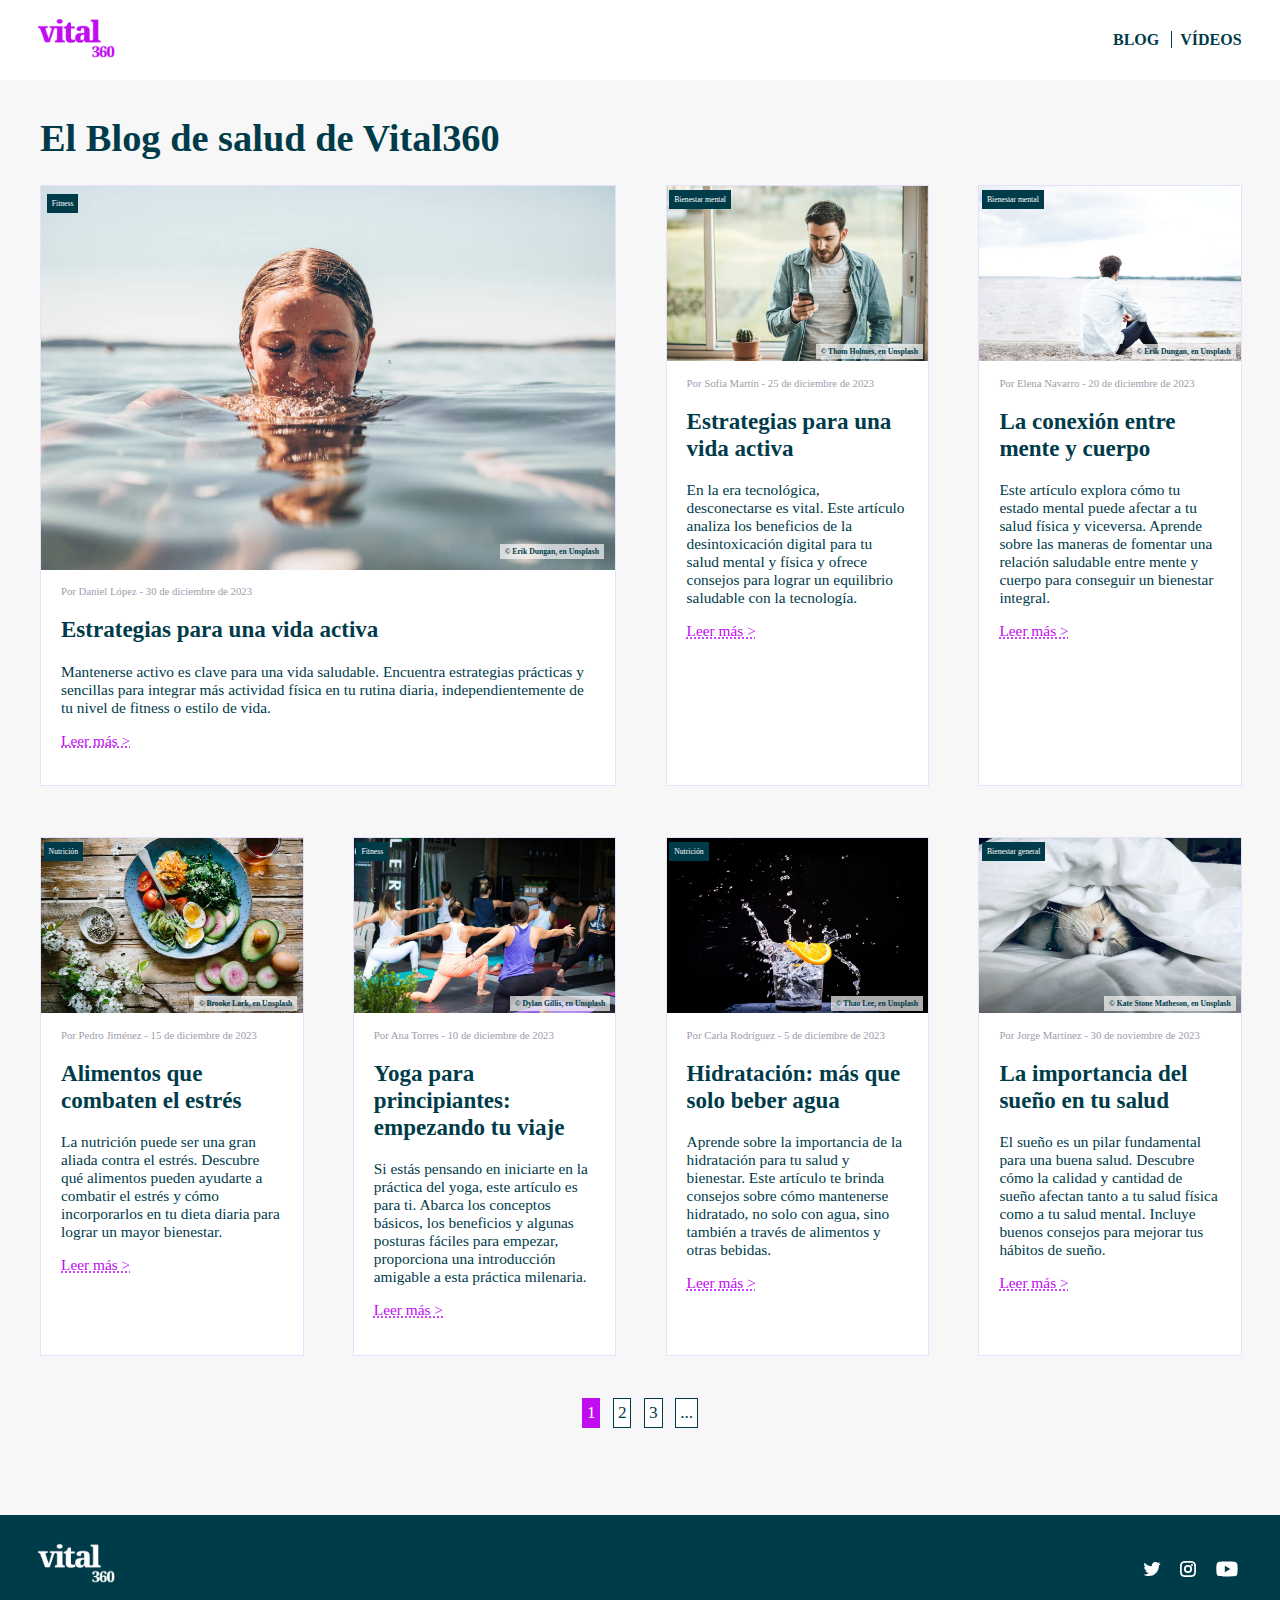
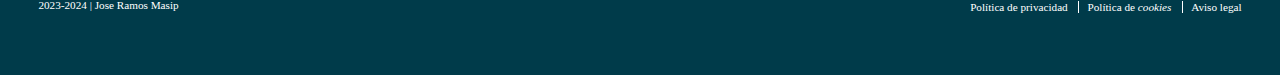
==== blog.html @ 21f956ba "arreglando fallos" ====
<!DOCTYPE html>
<html lang="es">
  <head>
    <meta charset="UTF-8" />
    <meta name="viewport" content="width=device-width, initial-scale=1.0" />
    <link rel="stylesheet" href="estilo/estilo.css" />
    <title>index</title>
    <link rel="preconnect" href="https://fonts.googleapis.com">
    <link rel="preconnect" href="https://fonts.gstatic.com" crossorigin>
  </head>
<body>
    <header>
		<nav class="nav">
		  <a href="index.html"
			><img src="img/logoVital360.svg" alt="Logotipo vital360" class="logo"
		  /></a>
		  <ul class="right">
			<li class="l1"><a class="anav" href="blog.html">BLOG</a></li>
			<li class="l2"><a class="anav" href="videos.html">VÍDEOS</a></li>
		  </ul>
		</nav>
	  </header>
	<main>
		<div class="videoform">
			<h1>El Blog de salud de Vital360</h1>
			<div class="blo">
				<div class="firstblog">
					<div class="overlaytext">
						<img src="img/estrategias-vida-activa.jpg" 
							alt="vida activa"
							class="blogima" 
						/>
						<a class="speC" href="entrada.html"><div class="eti1"> 
							Fitness
						</div></a>
						<div class="eti2"> 
							© Erik Dungan, en Unsplash
						</div>
					</div>
					<div class="blogleg">
						<p class="imaleg">Por Daniel López - 30 de diciembre de 2023</p>
						<h2><a class="speT" href="entrada.html">Estrategias para una vida activa</a></h2>
						<p>Mantenerse activo es clave para una vida saludable. Encuentra estrategias prácticas y sencillas para integrar más actividad física en tu rutina diaria, independientemente de tu nivel de fitness o estilo de vida.</p>
						<p><a class="leer" href="entrada.html">Leer más ></a></p>
					</div>
				</div>
				<div class="vidbox">
					<div class="overlaytext">
						<img src="img/desintoxicacion-digital.jpg" 
							alt="desintoxicacion digital"
							class="blogima" 
						/>
						<a class="speC" href=""><div class="eti1"> 
							Bienestar mental
						</div></a>
						<div class="eti2"> 
							© Thom Holmes, en Unsplash
						</div>
					</div>
					<div class="blogleg">
						<p class="imaleg">Por Sofía Martín - 25 de diciembre de 2023</p>
						<h2><a class="speT" href="">Estrategias para una vida activa</a></h2>
						<p>En la era tecnológica, desconectarse es vital. Este artículo analiza los beneficios de la desintoxicación digital para tu salud mental y física y ofrece consejos para lograr un equilibrio saludable con la tecnología. </p>
						<p><a class="leer" href="">Leer más ></a></p>
					</div>
				</div>
				<div class="vidbox">
					<div class="overlaytext">
						<img src="img/conexion-mente-cuerpo.jpg" 
							alt="Conexion mente-cuerpo"
							class="blogima" 
						/>
						<a class="speC" href=""><div class="eti1"> 
							Bienestar mental
						</div></a>
						<div class="eti2"> 
							© Erik Dungan, en Unsplash
						</div>
					</div>
					<div class="blogleg">
						<p class="imaleg">Por Elena Navarro - 20 de diciembre de 2023</p>
						<h2><a class="speT" href="">La conexión entre mente y cuerpo</a></h2>
						<p>Este artículo explora cómo tu estado mental puede afectar a tu salud física y viceversa. Aprende sobre las maneras de fomentar una relación saludable entre mente y cuerpo para conseguir un bienestar integral. </p>
						<p><a class="leer" href="">Leer más ></a></p>
					</div>
				</div>
				<div class="vidbox">
					<div class="overlaytext">
						<img src="img/alimentos-combaten-estres.jpg" 
							alt="Alimentos combaten estres"
							class="blogima" 
						/>
						<a class="speC" href="entrada.html"><div class="eti1"> 
							Nutrición
						</div></a>
						<div class="eti2"> 
							© Brooke Lark, en Unsplash
						</div>
					</div>
					<div class="blogleg">
						<p class="imaleg">Por Pedro Jiménez - 15 de diciembre de 2023</p>
						<h2><a class="speT" href="entrada.html">Alimentos que combaten el estrés</a></h2>
						<p>La nutrición puede ser una gran aliada contra el estrés. Descubre qué alimentos pueden ayudarte a combatir el estrés y cómo incorporarlos en tu dieta diaria para lograr un mayor bienestar. </p>
						<p><a class="leer" href="entrada.html">Leer más ></a></p>
					</div>
				</div>
				<div class="vidbox">
					<div class="overlaytext">
						<img src="img/yoga-principiantes.jpg" 
							alt="yoga para principiantes"
							class="blogima" 
						/>
						<a class="speC" href=""><div class="eti1"> 
							Fitness
						</div></a>
						<div class="eti2"> 
							© Dylan Gillis, en Unsplash
						</div>
					</div>
					<div class="blogleg">
						<p class="imaleg">Por Ana Torres - 10 de diciembre de 2023</p>
						<h2><a class="speT" href="">Yoga para principiantes: empezando tu viaje</a></h2>
						<p>Si estás pensando en iniciarte en la práctica del yoga, este artículo es para ti. Abarca los conceptos básicos, los beneficios y algunas posturas fáciles para empezar, proporciona una introducción amigable a esta práctica milenaria.</p>
						<p><a class="leer" href="">Leer más ></a></p>
					</div>
				</div>
				<div class="vidbox">
					<div class="overlaytext">
						<img src="img/hidratacion.jpg" 
							alt="hidratacion"
							class="blogima" 
						/>
						<a class="speC" href=""><div class="eti1"> 
							Nutrición
						</div></a>
						<div class="eti2"> 
							© Thao Lee, en Unsplash
						</div>
					</div>
					<div class="blogleg">
						<p class="imaleg">Por Carla Rodríguez - 5 de diciembre de 2023</p>
						<h2><a class="speT" href="">Hidratación: más que solo beber agua</a></h2>
						<p>Aprende sobre la importancia de la hidratación para tu salud y bienestar. Este artículo te brinda consejos sobre cómo mantenerse hidratado, no solo con agua, sino también a través de alimentos y otras bebidas.</p>
						<p><a class="leer" href="">Leer más ></a></p>
					</div>
				</div>
				<div class="vidbox">
					<div class="overlaytext">
						<img src="img/importancia-sueno-salud.jpg" 
							alt="Importancia sueño"
							class="blogima" 
						/>
						<a class="speC" href=""><div class="eti1"> 
							Bienestar general
						</div></a>
						<div class="eti2"> 
							© Kate Stone Matheson, en Unsplash
						</div>
					</div>
					<div class="blogleg">
						<p class="imaleg">Por Jorge Martínez - 30 de noviembre de 2023</p>
						<h2><a class="speT" href="">La importancia del sueño en tu salud</a></h2>
						<p>El sueño es un pilar fundamental para una buena salud. Descubre cómo la calidad y cantidad de sueño afectan tanto a tu salud física como a tu salud mental. Incluye buenos consejos para mejorar tus hábitos de sueño.</p>
						<p><a class="leer" href="">Leer más ></a></p>
					</div>
				</div>
			</div>
			<div  class="center">
				<ul class="blognav">
					<a class="First" href=""><li>1</li></a>
					<a class="Next" href=""><li>2</li></a>
					<a class="Next" href=""><li>3</li></a>
					<a class="More" href=""><li>...</li></a>
				</ul>
			</div>
		</div>
	</main>
	<footer>
		<div id="pie">
			<div class="left2">
				<img src="img/logoVital360-n.svg" 
				alt="Logotipo vital360"
				class="logo" 
					/>
				<p id="pie2">
					2023-2024 |  Jose Ramos Masip
				</p>
			</div>
			<div class="right2">
				<ul>
					<li class="lis3"><a class="ilin" href="">
						<img src="img/twitter.svg" 
							alt="Logotipo twitter"
							/>
					</a></li>
					<li class="lis3"><a class="ilin" href="">
						<img src="img/instagram.svg" 
							alt="Logotipo instagram"
							/>
					</a></li>
					<li class="lis3"><a class="ilin" href="">
						<img src="img/youtube.svg" 
							alt="Logotipo youtube"
							/>
					</a></li>
				</ul>
				<ul id="pie2">
					<li class="lis1"><a class="elin" href="">
						Política de privacidad
					</a></li>
					<li class="lis4"><a class="elin" href="">
						Política de <em>cookies</em>
					</a></li>
					<li class="lis5"><a class="elin" href="">
						Aviso legal
					</a></li>
				</ul>
			</div>
		</div>
	</footer>
</body>
</html>
---- estilo/estilo.css ----
html {
  margin: auto;
  background-color: rgb(247, 247, 247);
  font-family: "Lato", "Noto Serif";
  font-weight: 300;
  color: rgb(0, 59, 74);
  font-size: 1rem; /* Cambiado a rem */
}
strong {
  font-weight: bold;
}
body {
  margin: 0;
}
li {
  list-style: none;
}
a {
  color: rgb(191, 12, 240);
  text-decoration: underline dotted;
}
a:hover {
  color: rgb(0, 59, 74);
}
.right {
  text-align: right;
}
.left {
  text-align: left;
}
ul {
  padding: 0;
}
a.spe {
  text-decoration: none;
}
h1,
h2 {
  font-family: "Noto Serif";
}
/* //////////////////// */
/* 				 HEADER */
/* //////////////////// */

header {
  background-color: rgb(255, 255, 255);
  vertical-align: center;
  padding-left: 3vw;
  padding-right: 3vw;
  font-size: 1rem;
}
.nav {
  height: 5rem;
  position: sticky;
  display: grid;
  grid-template-columns: 1fr 1fr;
  align-items: center;
}
.logo {
  height: 2.5rem;
}
.anav {
  color: rgb(0, 59, 74);
  text-decoration: none;
  font-weight: 900;
}
.anav:hover {
  color: rgb(191, 12, 240);
}
.l1 {
  display: inline;
  padding-right: 0.5rem;
}
.l2 {
  display: inline;
  padding-left: 0.5rem;
  border-left: 1px solid;
}

/* //////////////////// */
/* 				 FOOTER */
/* //////////////////// */

footer {
  background-color: rgb(0, 59, 74);
  color: rgb(255, 255, 255);
  padding-left: 3vw;
  padding-right: 3vw;
  padding-top: 2vw;
  padding-bottom: 4vw;
}
.lis3 {
  display: inline;
  padding-left: 0.5rem;
}
@media (min-width: 1200px) {
  #pie {
    display: grid;
    grid-template-columns: 1fr 1fr;
    align-items: center;
  }
  .right2 {
    text-align: right;
  }
  .left2 {
    text-align: left;
  }
  .lis1 {
    display: inline;
    padding-right: 0.5rem;
  }
  .lis5 {
    display: inline;
    padding-left: 0.5rem;
    border-left: 1px solid;
  }
  .lis4 {
    display: inline;
    padding-left: 0.5rem;
    padding-right: 0.5rem;
    border-left: 1px solid;
  }
}
@media (max-width: 1200px) {
  #pie {
    text-align: center;
  }
  .left2 {
    text-align: center;
  }
  .right2 {
    text-align: center;
  }
}
#pie2 {
  font-size: 0.7rem;
}
.ilin {
  text-decoration: none;
}
.ilin:hover {
  opacity: 0.7;
}
.elin {
  color: rgb(255, 255, 255);
  text-decoration: none;
}
.elin:hover {
  color: rgb(229, 225, 254);
}

/* //////////////////// */
/* 				 BODY   */
/* //////////////////// */
main {
  font-size: 1.2rem;
}
@media (max-width: 992px) {
  main {
    font-size: 1rem;
  }
}
 


/* //////////////////// */
/* 			 INDEX.HTML */
/* //////////////////// */


/* General */
.cabecera{
  background-image: url("../img/hero-image-home.jpg");
  background-repeat: no-repeat;
  background-size: cover;
}
.text1{
  line-height: 2rem;
}
.paddingbot {
  padding-bottom: 3vw;
}
.speHead {
  background-color: rgb(247, 247, 247);
}
h1.titulo {
  font-weight: 900;
}
.sus {
  color: rgb(255, 255, 255);
  border-radius: 5px;
  border: none;
  background-color: rgb(0, 59, 74);
  padding: 0.5rem 1rem;
}
.sus:hover {
  background-color: rgb(191, 12, 240);
}
.input {
  width: 95%;
  padding: 0.5vw;
  margin-top: -1vw;
  border-radius: 7px;
  border: solid 2px;
  border-color: rgb(229, 225, 254);
}
.input::placeholder {
  font-size: 1rem;
}
.apartados {
  background-color: rgb(229, 225, 254);
}
legend {
  font-size: 40%;
  text-align: right;
}

/* PC */

@media (min-width: 1200px) {
  .cabecera{
    padding: 6rem 25rem 6rem 9.5rem;
  }
  .apartados {
    padding-right: 15vw;
    padding-left: 15vw;
    padding-top: 4vw;
    padding-bottom: 4vw;
  }
  .formulario {
    padding: 3rem 15rem;
  }
  .grid {
    display: grid;
    grid-template-columns: 1fr 1fr;
    grid-gap: 5vw;
  }
  h1.titulo {
    font-size: 4.5rem;
  }
  .input {
    font-size: 1.5rem;
  }
  .info {
    font-size: 1rem;
  }
  .sus {
    font-size: 1.2rem;
  }
  .leftimage {
    transform: rotate(-5deg);
    text-align: right;
  }
  .rightimage {
    transform: rotate(5deg);
    text-align: right;
  }
  .gridleft {
    display: grid;
    grid-template-columns: 1fr 2fr;
    grid-gap: 3vw;
    align-items: center;
    padding-bottom: 3vw;
  }
  .gridright {
    display: grid;
    grid-template-columns: 2fr 1fr;
    grid-gap: 3vw;
    align-items: center;
    padding-bottom: 3vw;
  }
  .imapar {
    width: 100%;
  }
}

/* Tablet */

@media (max-width: 1200px) {
  .apartados {
    padding: 3.75rem 1.25rem 1.875rem;
  }
  .formulario {
    padding: 2rem 1rem;
  }

  .cabecera {
    padding: 10rem 1.25rem;
  }
  h1.titulo {
    font-size: 4.5rem;
  }
  .input {
    font-size: 1.5rem;
  }
  .info {
    font-size: 1rem;
  }
  .sus {
    font-size: 1.2rem;
  }
  .leftimage {
    transform: rotate(-5deg);
    text-align: right;
  }
  .rightimage {
    transform: rotate(5deg);
    text-align: right;
  }
  .gridleft {
    display: grid;
    grid-template-columns: 1fr 2fr;
    grid-gap: 3vw;
    align-items: center;
    padding-bottom: 3vw;
  }
  .gridright {
    display: grid;
    grid-template-columns: 2fr 1fr;
    grid-gap: 3vw;
    align-items: center;
    padding-bottom: 3vw;
  }
  .imapar {
    width: 100%;
  }
}

/* Phone */

@media (max-width: 500px) {
  .apartados {
    padding: 3.75rem 1.25rem 1.875rem;
  }
  .formulario {
    padding: 2rem 1rem;
  }
  .text1{
    line-height: 1rem;
  }
  .cabecera {
    background-position: center bottom;
    padding: 6.25rem 0.125rem;
  }
  h1.titulo {
    font-size: 2rem;
  }
  .campo {
    font-size: 1rem;
  }
  .info {
    font-size: 0.8rem;
  }
  .sus {
    font-size: 1rem;
  }
  .left {
    text-align: right;
  }
  .right {
    text-align: right;
  }
  .gridleft {
    display: grid;
    grid-template-columns: 1fr;
    grid-gap: 3vw;
    align-items: center;
    margin-bottom: 10vw;
  }
  .gridright {
    display: grid;
    grid-template-columns: 1fr;
    grid-gap: 3vw;
    align-items: center;
    margin-bottom: 10vw;
  }
  .leftimage {
    text-align: right;
    order: 1;
    transform: rotate(0);

  }
  .rightimage {
    text-align: right;
    order: 1;
    transform: rotate(0);

  }
  .lefttext {
    order: 2;
  }
  .righttext {
    order: 2;
  }
  .imapar {
    width: 100%;
  }
}


/* //////////////////// */
/* 	VIDEO & BLOG	    */
/* //////////////////// */
@media (min-width: 1200px) {
  .videoform {
    padding: 0.625rem 2.5rem 4.375rem;
  }

  @media (max-width: 1200px) and (min-width: 992px) {
    .videoform {
      padding: 0.625rem 1.25rem 4.375rem;
    }
  }

  @media (max-width: 992px) {
    .videoform {
      padding: 0.625rem 1.25rem 4.375rem;
    }
  }
}
.vidbox {
  border: solid 1px rgb(229, 225, 254);
  position: relative;
  background-color: rgb(255, 255, 255);
  width: 100%;
}

/*Codigo para la parte blog.html*/
@media (min-width: 1200px) {
  .firstblog {
    grid-column: span 2;
  }
  .blo {
    display: grid;
    grid-template-columns: 1fr 1fr 1fr 1fr;
    justify-content: left;
    grid-gap: 4vw;
    margin-bottom: 2vw;
  }
  .eti1 {
    font-size: 40%;
  }
  .eti2 {
    font-size: 40%;
  }
  .blogleg {
    font-size: 80%;
  }
  .center {
    font-size: 90%;
  }
  .imaleg {
    font-size: 70%;
  }
}
@media (max-width: 1200px) and (min-width: 992px) {
  .blo {
    display: grid;
    grid-template-columns: 1fr 1fr;
    justify-content: left;
    grid-gap: 4vw;
    margin-bottom: 2vw;
  }
  .eti1 {
    font-size: 40%;
  }
  .eti2 {
    font-size: 40%;
  }
  .blogleg {
    font-size: 60%;
  }
  .center {
    font-size: 90%;
  }
  .imaleg {
    font-size: 70%;
  }
}
@media (max-width: 992px) {
  .blo {
    display: grid;
    grid-template-columns: 1fr;
    justify-content: left;
    height: auto;
    grid-gap: 2.5rem;
    margin-bottom: 1.25rem;
  }
  .eti1 {
    font-size: 90%;
  }
  .eti2 {
    font-size: 90%;
  }
  .blogleg {
    font-size: 100%;
  }
  .center {
    font-size: 90%;
  }
}
.firstblog {
  border: solid 1px rgb(229, 225, 254);
  position: relative;
  background-color: rgb(255, 255, 255);
  width: 100%;
}
.overlaytext {
  position: relative;
}
.blogima {
  width: 100%; /*Usado en entrada.html tambien, cuidado si se modifica  ############################################################################*/
}
.eti1 {
  position: absolute;
  border: none;
  top: 2%;
  left: 1%;
  background-color: rgb(0, 59, 74);
  color: rgb(255, 255, 255);
  padding: 0.3125rem;
}
.eti2 {
  position: absolute;
  border: none;
  bottom: 4%;
  right: 2%;
  background-color: rgba(247, 247, 247, 0.7);
  padding: 0.1875rem 0.3125rem;
  font-weight: 700;
}
.blogleg {
  box-sizing: border-box;
  width: 100%;
  padding: 0 1.25rem 1.25rem;
}
.imaleg {
  color: rgb(158, 157, 171);
}
a.speT,
a.speC {
  text-decoration: none;
  color: inherit;
}
a.speT:hover {
  color: rgb(191, 12, 240);
}
.eti1:hover {
  background-color: rgb(191, 12, 240);
}
.leer {
  font-size: 100%;
}
.center {
  text-align: center;
}
.blognav {
  /*Usado en Entrada.html  ############################################################################*/
  display: inline-flex;
}
.First,
.Next,
.More {
  text-decoration: none;
  padding: 0.3vw;
}
.First {
  color: rgb(255, 255, 255);
  border: solid 1px rgb(191, 12, 240);
  background-color: rgb(191, 12, 240);
  margin-right: 1vw;
}
.Next {
  color: rgb(0, 59, 74);
  border: solid 1px rgb(0, 59, 74);
  background-color: rgb(255, 255, 255);
  margin-right: 1vw;
}
.More {
  color: rgb(0, 59, 74);
  border: solid 1px rgb(0, 59, 74);
  background-color: rgb(255, 255, 255);
}
.Next:hover,
.More:hover {
  background-color: rgb(191, 12, 240);
}

/* Codigo para la parte entrada.html  ############################################################################*/
@media (min-width: 1200px) {
  .entfor {
    padding: 0.625rem 9.375rem 4.375rem;
  }
  .cueent {
    display: grid;
    grid-template-columns: 2fr 1fr;
    justify-content: left;
    grid-gap: 4vw;
    height: auto;
  }
  blockquote {
    padding-left: 1rem;
  }
  .bigger {
    font-size: 1.2rem;
  }
  .adds {
    display: grid;
    grid-template-columns: 1fr;
    justify-content: left;
    grid-gap: 4vw;
    height: auto;
  }
  .cat {
    font-size: 75%;
  }
}
@media (max-width: 1200px) and (min-width: 992px) {
  .entfor {
    padding: 0.625rem 1.25rem 4.375rem;
  }
  .cueent {
    display: grid;
    grid-template-columns: 1fr;
    justify-content: left;
    grid-gap: 4vw;
    height: auto;
  }
  .adds {
    display: grid;
    grid-template-columns: 1fr 1fr 1fr;
    justify-content: left;
    grid-gap: 4vw;
    height: auto;
  }
  .cat {
    font-size: 75%;
  }
  ol {
    margin-left: -1rem;
  }
  blockquote {
    padding-left: 1rem;
    position: relative;
    right: 2.5rem;
  }
}
@media (max-width: 992px) {
  .entfor {
    padding: 0.625rem 1.25rem 4.375rem 1.25rem;
  }
  .cueent {
    display: grid;
    grid-template-columns: 1fr;
    justify-content: left;
    grid-gap: 4vw;
    height: auto;
  }
  .adds {
    display: grid;
    grid-template-columns: 1fr;
    justify-content: left;
    grid-gap: 4vw;
    height: auto;
  }
  .cat {
    font-size: 85%;
  }
  ol {
    margin-left: -1rem;
  }
  blockquote {
    padding-left: 1rem;
    position: relative;
    right: 2.5rem;
  }
}
.men {
  font-size: 70%;
}
.hent {
  color: rgb(0, 59, 74);
  text-decoration: none;
}
.hent:hover {
  color: rgb(191, 12, 240);
}
.art {
  background-color: rgb(255, 255, 255);
  width: 100%;
  height: auto;
  padding: 0.5vw;
}
.figur {
  background-color: rgb(229, 225, 254);
}
.figur2 {
  background-color: rgb(255, 255, 255);
}
.leg2 {
  padding: 0 0.5rem 0.5rem;
}
.imag {
  color: rgb(158, 157, 171);
  font-size: 70%;
}
.Fit {
  color: rgb(0, 59, 74);
}
.smaller {
  font-size: 85%;
}
.smaller2 {
  font-size: 75%;
}
.stylenum {
  list-style: decimal;
  padding-bottom: 1rem;
}
.stylenum:last-child {
  list-style: decimal;
  padding-bottom: 0rem;
}
.styledot {
  list-style: disc;
  padding-bottom: 1rem;
}
.styledot:last-child {
  list-style: disc;
  padding-bottom: 0rem;
}
blockquote {
  border-left: 0.25rem solid rgb(191, 12, 240);
}
h2.nopad {
  margin: 0;
}
h1.nopad2 {
  margin-top: 0.5vw;
  margin-bottom: 0;
}
h2.nopad2 {
  margin-top: 0.5vw;
  margin-bottom: 0;
}
.cate {
  margin-bottom: 0.5rem;
}
.etiquetacat {
  line-height: 1.5rem;
  margin-top: 0;
}
.cat {
  color: rgb(0, 59, 74);
  background-color: rgb(255, 255, 255);
  border: solid 1px rgb(0, 59, 74);
  text-decoration: none;
  margin-right: 0.5rem;
}
.cat:hover {
  color: rgb(255, 255, 255);
  background-color: rgb(191, 12, 240);
}

/*Codigo para la parte video.html  ############################################################################*/
@media (min-width: 1200px) {
  .vid {
    display: grid;
    grid-template-columns: 1fr 1fr 1fr;
    justify-content: left;
    grid-gap: 4vw;
    height: auto;
  }
}
@media (max-width: 1200px) and (min-width: 992px) {
  .vid {
    display: grid;
    grid-template-columns: 1fr 1fr;
    justify-content: left;
    grid-gap: 4vw;
    height: auto;
  }
}
@media (max-width: 992px) {
  .vid {
    display: grid;
    grid-template-columns: 1fr;
    justify-content: left;
    height: auto;
    grid-gap: 4vw;
  }
}
.vidlegend {
  box-sizing: border-box;
  width: 100%;
  font-size: 80%;
  padding: 0 1.25rem 1.25rem;
}
.responsiveiframe {
  width: 100%;
  height: 0;
  padding-bottom: 56.25%;
  position: relative;
}
iframe {
  position: absolute;
  width: 100%;
  height: 100%;
  border: none;
}
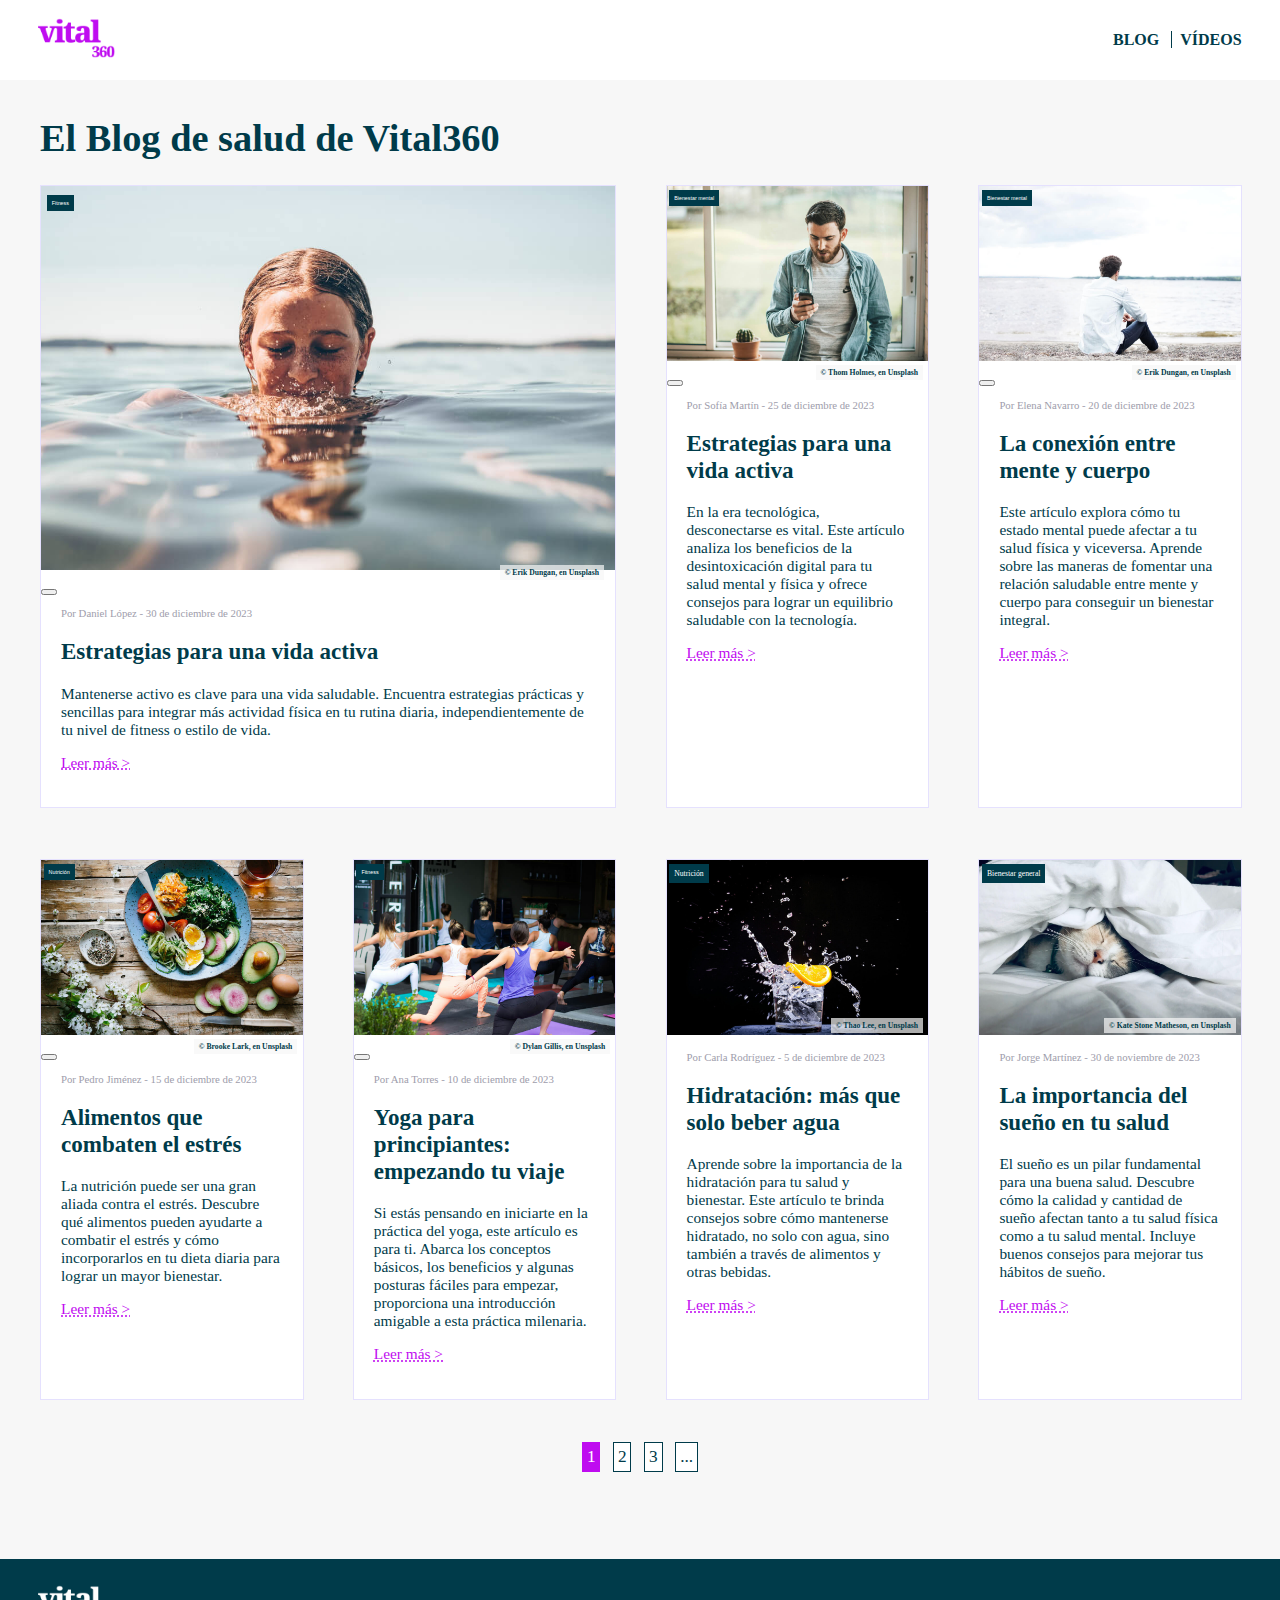
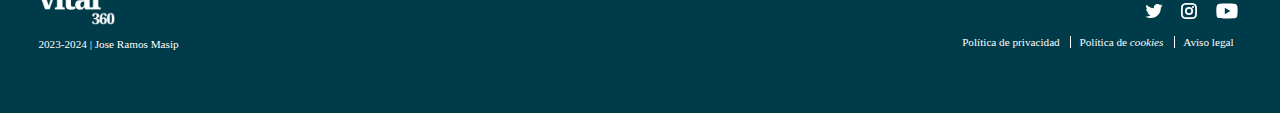
==== commit 8d7e0b38: "a" ====
--- a/blog.html
+++ b/blog.html
@@ -5,218 +5,255 @@
     <meta name="viewport" content="width=device-width, initial-scale=1.0" />
     <link rel="stylesheet" href="estilo/estilo.css" />
     <title>index</title>
-    <link rel="preconnect" href="https://fonts.googleapis.com">
-    <link rel="preconnect" href="https://fonts.gstatic.com" crossorigin>
+    <link rel="preconnect" href="https://fonts.googleapis.com" />
+    <link rel="preconnect" href="https://fonts.gstatic.com" crossorigin />
   </head>
-<body>
+  <body>
     <header>
-		<nav class="nav">
-		  <a href="index.html"
-			><img src="img/logoVital360.svg" alt="Logotipo vital360" class="logo"
-		  /></a>
-		  <ul class="right">
-			<li class="l1"><a class="anav" href="blog.html">BLOG</a></li>
-			<li class="l2"><a class="anav" href="videos.html">VÍDEOS</a></li>
-		  </ul>
-		</nav>
-	  </header>
-	<main>
-		<div class="videoform">
-			<h1>El Blog de salud de Vital360</h1>
-			<div class="blo">
-				<div class="firstblog">
-					<div class="overlaytext">
-						<img src="img/estrategias-vida-activa.jpg" 
-							alt="vida activa"
-							class="blogima" 
-						/>
-						<a class="speC" href="entrada.html"><div class="eti1"> 
-							Fitness
-						</div></a>
-						<div class="eti2"> 
-							© Erik Dungan, en Unsplash
-						</div>
-					</div>
-					<div class="blogleg">
-						<p class="imaleg">Por Daniel López - 30 de diciembre de 2023</p>
-						<h2><a class="speT" href="entrada.html">Estrategias para una vida activa</a></h2>
-						<p>Mantenerse activo es clave para una vida saludable. Encuentra estrategias prácticas y sencillas para integrar más actividad física en tu rutina diaria, independientemente de tu nivel de fitness o estilo de vida.</p>
-						<p><a class="leer" href="entrada.html">Leer más ></a></p>
-					</div>
-				</div>
-				<div class="vidbox">
-					<div class="overlaytext">
-						<img src="img/desintoxicacion-digital.jpg" 
-							alt="desintoxicacion digital"
-							class="blogima" 
-						/>
-						<a class="speC" href=""><div class="eti1"> 
-							Bienestar mental
-						</div></a>
-						<div class="eti2"> 
-							© Thom Holmes, en Unsplash
-						</div>
-					</div>
-					<div class="blogleg">
-						<p class="imaleg">Por Sofía Martín - 25 de diciembre de 2023</p>
-						<h2><a class="speT" href="">Estrategias para una vida activa</a></h2>
-						<p>En la era tecnológica, desconectarse es vital. Este artículo analiza los beneficios de la desintoxicación digital para tu salud mental y física y ofrece consejos para lograr un equilibrio saludable con la tecnología. </p>
-						<p><a class="leer" href="">Leer más ></a></p>
-					</div>
-				</div>
-				<div class="vidbox">
-					<div class="overlaytext">
-						<img src="img/conexion-mente-cuerpo.jpg" 
-							alt="Conexion mente-cuerpo"
-							class="blogima" 
-						/>
-						<a class="speC" href=""><div class="eti1"> 
-							Bienestar mental
-						</div></a>
-						<div class="eti2"> 
-							© Erik Dungan, en Unsplash
-						</div>
-					</div>
-					<div class="blogleg">
-						<p class="imaleg">Por Elena Navarro - 20 de diciembre de 2023</p>
-						<h2><a class="speT" href="">La conexión entre mente y cuerpo</a></h2>
-						<p>Este artículo explora cómo tu estado mental puede afectar a tu salud física y viceversa. Aprende sobre las maneras de fomentar una relación saludable entre mente y cuerpo para conseguir un bienestar integral. </p>
-						<p><a class="leer" href="">Leer más ></a></p>
-					</div>
-				</div>
-				<div class="vidbox">
-					<div class="overlaytext">
-						<img src="img/alimentos-combaten-estres.jpg" 
-							alt="Alimentos combaten estres"
-							class="blogima" 
-						/>
-						<a class="speC" href="entrada.html"><div class="eti1"> 
-							Nutrición
-						</div></a>
-						<div class="eti2"> 
-							© Brooke Lark, en Unsplash
-						</div>
-					</div>
-					<div class="blogleg">
-						<p class="imaleg">Por Pedro Jiménez - 15 de diciembre de 2023</p>
-						<h2><a class="speT" href="entrada.html">Alimentos que combaten el estrés</a></h2>
-						<p>La nutrición puede ser una gran aliada contra el estrés. Descubre qué alimentos pueden ayudarte a combatir el estrés y cómo incorporarlos en tu dieta diaria para lograr un mayor bienestar. </p>
-						<p><a class="leer" href="entrada.html">Leer más ></a></p>
-					</div>
-				</div>
-				<div class="vidbox">
-					<div class="overlaytext">
-						<img src="img/yoga-principiantes.jpg" 
-							alt="yoga para principiantes"
-							class="blogima" 
-						/>
-						<a class="speC" href=""><div class="eti1"> 
-							Fitness
-						</div></a>
-						<div class="eti2"> 
-							© Dylan Gillis, en Unsplash
-						</div>
-					</div>
-					<div class="blogleg">
-						<p class="imaleg">Por Ana Torres - 10 de diciembre de 2023</p>
-						<h2><a class="speT" href="">Yoga para principiantes: empezando tu viaje</a></h2>
-						<p>Si estás pensando en iniciarte en la práctica del yoga, este artículo es para ti. Abarca los conceptos básicos, los beneficios y algunas posturas fáciles para empezar, proporciona una introducción amigable a esta práctica milenaria.</p>
-						<p><a class="leer" href="">Leer más ></a></p>
-					</div>
-				</div>
-				<div class="vidbox">
-					<div class="overlaytext">
-						<img src="img/hidratacion.jpg" 
-							alt="hidratacion"
-							class="blogima" 
-						/>
-						<a class="speC" href=""><div class="eti1"> 
-							Nutrición
-						</div></a>
-						<div class="eti2"> 
-							© Thao Lee, en Unsplash
-						</div>
-					</div>
-					<div class="blogleg">
-						<p class="imaleg">Por Carla Rodríguez - 5 de diciembre de 2023</p>
-						<h2><a class="speT" href="">Hidratación: más que solo beber agua</a></h2>
-						<p>Aprende sobre la importancia de la hidratación para tu salud y bienestar. Este artículo te brinda consejos sobre cómo mantenerse hidratado, no solo con agua, sino también a través de alimentos y otras bebidas.</p>
-						<p><a class="leer" href="">Leer más ></a></p>
-					</div>
-				</div>
-				<div class="vidbox">
-					<div class="overlaytext">
-						<img src="img/importancia-sueno-salud.jpg" 
-							alt="Importancia sueño"
-							class="blogima" 
-						/>
-						<a class="speC" href=""><div class="eti1"> 
-							Bienestar general
-						</div></a>
-						<div class="eti2"> 
-							© Kate Stone Matheson, en Unsplash
-						</div>
-					</div>
-					<div class="blogleg">
-						<p class="imaleg">Por Jorge Martínez - 30 de noviembre de 2023</p>
-						<h2><a class="speT" href="">La importancia del sueño en tu salud</a></h2>
-						<p>El sueño es un pilar fundamental para una buena salud. Descubre cómo la calidad y cantidad de sueño afectan tanto a tu salud física como a tu salud mental. Incluye buenos consejos para mejorar tus hábitos de sueño.</p>
-						<p><a class="leer" href="">Leer más ></a></p>
-					</div>
-				</div>
-			</div>
-			<div  class="center">
-				<ul class="blognav">
-					<a class="First" href=""><li>1</li></a>
-					<a class="Next" href=""><li>2</li></a>
-					<a class="Next" href=""><li>3</li></a>
-					<a class="More" href=""><li>...</li></a>
-				</ul>
-			</div>
-		</div>
-	</main>
-	<footer>
-		<div id="pie">
-			<div class="left2">
-				<img src="img/logoVital360-n.svg" 
-				alt="Logotipo vital360"
-				class="logo" 
-					/>
-				<p id="pie2">
-					2023-2024 |  Jose Ramos Masip
-				</p>
-			</div>
-			<div class="right2">
-				<ul>
-					<li class="lis3"><a class="ilin" href="">
-						<img src="img/twitter.svg" 
-							alt="Logotipo twitter"
-							/>
-					</a></li>
-					<li class="lis3"><a class="ilin" href="">
-						<img src="img/instagram.svg" 
-							alt="Logotipo instagram"
-							/>
-					</a></li>
-					<li class="lis3"><a class="ilin" href="">
-						<img src="img/youtube.svg" 
-							alt="Logotipo youtube"
-							/>
-					</a></li>
-				</ul>
-				<ul id="pie2">
-					<li class="lis1"><a class="elin" href="">
-						Política de privacidad
-					</a></li>
-					<li class="lis4"><a class="elin" href="">
-						Política de <em>cookies</em>
-					</a></li>
-					<li class="lis5"><a class="elin" href="">
-						Aviso legal
-					</a></li>
-				</ul>
-			</div>
-		</div>
-	</footer>
-</body>
-</html>+      <nav class="nav">
+        <a href="index.html"
+          ><img src="img/logoVital360.svg" alt="Logotipo vital360" class="logo"
+        /></a>
+        <ul class="right">
+          <li class="l1"><a class="anav" href="blog.html">BLOG</a></li>
+          <li class="l2"><a class="anav" href="videos.html">VÍDEOS</a></li>
+        </ul>
+      </nav>
+    </header>
+    <main>
+      <div class="videoform">
+        <h1>El Blog de salud de Vital360</h1>
+        <div class="blo">
+          <div class="firstblog">
+            <div class="overlaytext">
+              <img
+                src="img/estrategias-vida-activa.jpg"
+                alt="vida activa"
+                class="blogima"
+              />
+              <button>
+                <a class="speC eti1" href="entrada.html">Fitness</a>
+              </button>
+              <div class="eti2">© Erik Dungan, en Unsplash</div>
+            </div>
+            <div class="blogleg">
+              <p class="imaleg">Por Daniel López - 30 de diciembre de 2023</p>
+              <h2>
+                <a class="speT" href="entrada.html"
+                  >Estrategias para una vida activa</a
+                >
+              </h2>
+              <p>
+                Mantenerse activo es clave para una vida saludable. Encuentra
+                estrategias prácticas y sencillas para integrar más actividad
+                física en tu rutina diaria, independientemente de tu nivel de
+                fitness o estilo de vida.
+              </p>
+              <p><a class="leer" href="entrada.html">Leer más ></a></p>
+            </div>
+          </div>
+          <div class="vidbox">
+            <div class="overlaytext">
+              <img
+                src="img/desintoxicacion-digital.jpg"
+                alt="desintoxicacion digital"
+                class="blogima"
+              />
+              <button><a class="speC eti1" href="">Bienestar mental</a></button>
+              <div class="eti2">© Thom Holmes, en Unsplash</div>
+            </div>
+            <div class="blogleg">
+              <p class="imaleg">Por Sofía Martín - 25 de diciembre de 2023</p>
+              <h2>
+                <a class="speT" href="">Estrategias para una vida activa</a>
+              </h2>
+              <p>
+                En la era tecnológica, desconectarse es vital. Este artículo
+                analiza los beneficios de la desintoxicación digital para tu
+                salud mental y física y ofrece consejos para lograr un
+                equilibrio saludable con la tecnología.
+              </p>
+              <p><a class="leer" href="">Leer más ></a></p>
+            </div>
+          </div>
+          <div class="vidbox">
+            <div class="overlaytext">
+              <img
+                src="img/conexion-mente-cuerpo.jpg"
+                alt="Conexion mente-cuerpo"
+                class="blogima"
+              />
+              <button><a class="speC eti1" href="">Bienestar mental</a></button>
+              <div class="eti2">© Erik Dungan, en Unsplash</div>
+            </div>
+            <div class="blogleg">
+              <p class="imaleg">Por Elena Navarro - 20 de diciembre de 2023</p>
+              <h2>
+                <a class="speT" href="">La conexión entre mente y cuerpo</a>
+              </h2>
+              <p>
+                Este artículo explora cómo tu estado mental puede afectar a tu
+                salud física y viceversa. Aprende sobre las maneras de fomentar
+                una relación saludable entre mente y cuerpo para conseguir un
+                bienestar integral.
+              </p>
+              <p><a class="leer" href="">Leer más ></a></p>
+            </div>
+          </div>
+          <div class="vidbox">
+            <div class="overlaytext">
+              <img
+                src="img/alimentos-combaten-estres.jpg"
+                alt="Alimentos combaten estres"
+                class="blogima"
+              />
+              <button>
+                <a class="speC eti1" href="entrada.html">Nutrición</a>
+              </button>
+              <div class="eti2">© Brooke Lark, en Unsplash</div>
+            </div>
+            <div class="blogleg">
+              <p class="imaleg">Por Pedro Jiménez - 15 de diciembre de 2023</p>
+              <h2>
+                <a class="speT" href="entrada.html"
+                  >Alimentos que combaten el estrés</a
+                >
+              </h2>
+              <p>
+                La nutrición puede ser una gran aliada contra el estrés.
+                Descubre qué alimentos pueden ayudarte a combatir el estrés y
+                cómo incorporarlos en tu dieta diaria para lograr un mayor
+                bienestar.
+              </p>
+              <p><a class="leer" href="entrada.html">Leer más ></a></p>
+            </div>
+          </div>
+          <div class="vidbox">
+            <div class="overlaytext">
+              <img
+                src="img/yoga-principiantes.jpg"
+                alt="yoga para principiantes"
+                class="blogima"
+              />
+              <button>
+                <a class="speC eti1" href="#">Fitness</a>
+              </button>
+              <div class="eti2">© Dylan Gillis, en Unsplash</div>
+            </div>
+            <div class="blogleg">
+              <p class="imaleg">Por Ana Torres - 10 de diciembre de 2023</p>
+              <h2>
+                <a class="speT" href=""
+                  >Yoga para principiantes: empezando tu viaje</a
+                >
+              </h2>
+              <p>
+                Si estás pensando en iniciarte en la práctica del yoga, este
+                artículo es para ti. Abarca los conceptos básicos, los
+                beneficios y algunas posturas fáciles para empezar, proporciona
+                una introducción amigable a esta práctica milenaria.
+              </p>
+              <p><a class="leer" href="">Leer más ></a></p>
+            </div>
+          </div>
+          <div class="vidbox">
+            <div class="overlaytext">
+              <img
+                src="img/hidratacion.jpg"
+                alt="hidratacion"
+                class="blogima"
+              />
+              <a class="speC" href=""><div class="eti1">Nutrición</div></a>
+              <div class="eti2">© Thao Lee, en Unsplash</div>
+            </div>
+            <div class="blogleg">
+              <p class="imaleg">Por Carla Rodríguez - 5 de diciembre de 2023</p>
+              <h2>
+                <a class="speT" href="">Hidratación: más que solo beber agua</a>
+              </h2>
+              <p>
+                Aprende sobre la importancia de la hidratación para tu salud y
+                bienestar. Este artículo te brinda consejos sobre cómo
+                mantenerse hidratado, no solo con agua, sino también a través de
+                alimentos y otras bebidas.
+              </p>
+              <p><a class="leer" href="">Leer más ></a></p>
+            </div>
+          </div>
+          <div class="vidbox">
+            <div class="overlaytext">
+              <img
+                src="img/importancia-sueno-salud.jpg"
+                alt="Importancia sueño"
+                class="blogima"
+              />
+              <a class="speC" href=""
+                ><div class="eti1">Bienestar general</div></a
+              >
+              <div class="eti2">© Kate Stone Matheson, en Unsplash</div>
+            </div>
+            <div class="blogleg">
+              <p class="imaleg">Por Jorge Martínez - 30 de noviembre de 2023</p>
+              <h2>
+                <a class="speT" href="">La importancia del sueño en tu salud</a>
+              </h2>
+              <p>
+                El sueño es un pilar fundamental para una buena salud. Descubre
+                cómo la calidad y cantidad de sueño afectan tanto a tu salud
+                física como a tu salud mental. Incluye buenos consejos para
+                mejorar tus hábitos de sueño.
+              </p>
+              <p><a class="leer" href="">Leer más ></a></p>
+            </div>
+          </div>
+        </div>
+        <div class="center">
+          <ul class="blognav">
+            <a class="First" href="#"><li>1</li></a>
+            <a class="Next" href="#"><li>2</li></a>
+            <a class="Next" href="#"><li>3</li></a>
+            <a class="More" href="#"><li>...</li></a>
+          </ul>
+        </div>
+      </div>
+    </main>
+    <footer>
+      <div id="pie">
+        <div class="esquina_izquierda">
+          <img src="img/logoVital360-n.svg" alt="Logo" class="logo" />
+          <p>2023-2024 | Jose Ramos Masip</p>
+        </div>
+        <div class="esquina_derecha">
+          <ul>
+            <li class="logos">
+              <a class="rs" href="#">
+                <img src="img/twitter.svg" alt="Red social X" />
+              </a>
+            </li>
+            <li class="logos">
+              <a class="rs" href="#">
+                <img src="img/instagram.svg" alt="Instagram" />
+              </a>
+            </li>
+            <li class="logos">
+              <a class="rs" href="#">
+                <img src="img/youtube.svg" alt="YouTube" />
+              </a>
+            </li>
+          </ul>
+          <ul>
+            <li class="li-link privacidad">
+              <a class="elin" href="#"> Política de privacidad </a>
+            </li>
+            <li class="li-link cookies">
+              <a class="elin" href="#"> Política de <em>cookies</em> </a>
+            </li>
+            <li class="li-link aviso">
+              <a class="elin" href=""> Aviso legal </a>
+            </li>
+          </ul>
+        </div>
+      </div>
+    </footer>
+  </body>
+</html>
--- a/estilo/estilo.css
+++ b/estilo/estilo.css
@@ -38,6 +38,9 @@
 h2 {
   font-family: "Noto Serif";
 }
+button{
+  color: #fff;
+}
 /* //////////////////// */
 /* 				 HEADER */
 /* //////////////////// */
@@ -89,7 +92,7 @@
   padding-top: 2vw;
   padding-bottom: 4vw;
 }
-.lis3 {
+.logos {
   display: inline;
   padding-left: 0.5rem;
 }
@@ -99,46 +102,40 @@
     grid-template-columns: 1fr 1fr;
     align-items: center;
   }
-  .right2 {
+  .esquina_derecha {
     text-align: right;
   }
-  .left2 {
+  .esquina_izquierda {
     text-align: left;
   }
-  .lis1 {
+  .li-link {
     display: inline;
     padding-right: 0.5rem;
   }
-  .lis5 {
-    display: inline;
+  .cookies, .aviso {
     padding-left: 0.5rem;
     border-left: 1px solid;
   }
-  .lis4 {
-    display: inline;
-    padding-left: 0.5rem;
-    padding-right: 0.5rem;
-    border-left: 1px solid;
-  }
+
 }
 @media (max-width: 1200px) {
   #pie {
     text-align: center;
   }
-  .left2 {
+  .esquina_izquierda {
     text-align: center;
   }
-  .right2 {
+  .esquina_derecha {
     text-align: center;
   }
 }
-#pie2 {
+#pie{
   font-size: 0.7rem;
 }
-.ilin {
+.rs {
   text-decoration: none;
 }
-.ilin:hover {
+.rs:hover {
   opacity: 0.7;
 }
 .elin {
@@ -186,15 +183,16 @@
 h1.titulo {
   font-weight: 900;
 }
-.sus {
+.btn {
   color: rgb(255, 255, 255);
   border-radius: 5px;
   border: none;
   background-color: rgb(0, 59, 74);
   padding: 0.5rem 1rem;
 }
-.sus:hover {
+.btn:hover {
   background-color: rgb(191, 12, 240);
+  cursor: pointer;
 }
 .input {
   width: 95%;
@@ -244,7 +242,7 @@
   .info {
     font-size: 1rem;
   }
-  .sus {
+  .btn {
     font-size: 1.2rem;
   }
   .leftimage {
@@ -296,7 +294,7 @@
   .info {
     font-size: 1rem;
   }
-  .sus {
+  .btn {
     font-size: 1.2rem;
   }
   .leftimage {
@@ -351,7 +349,7 @@
   .info {
     font-size: 0.8rem;
   }
-  .sus {
+  .btn {
     font-size: 1rem;
   }
   .left {
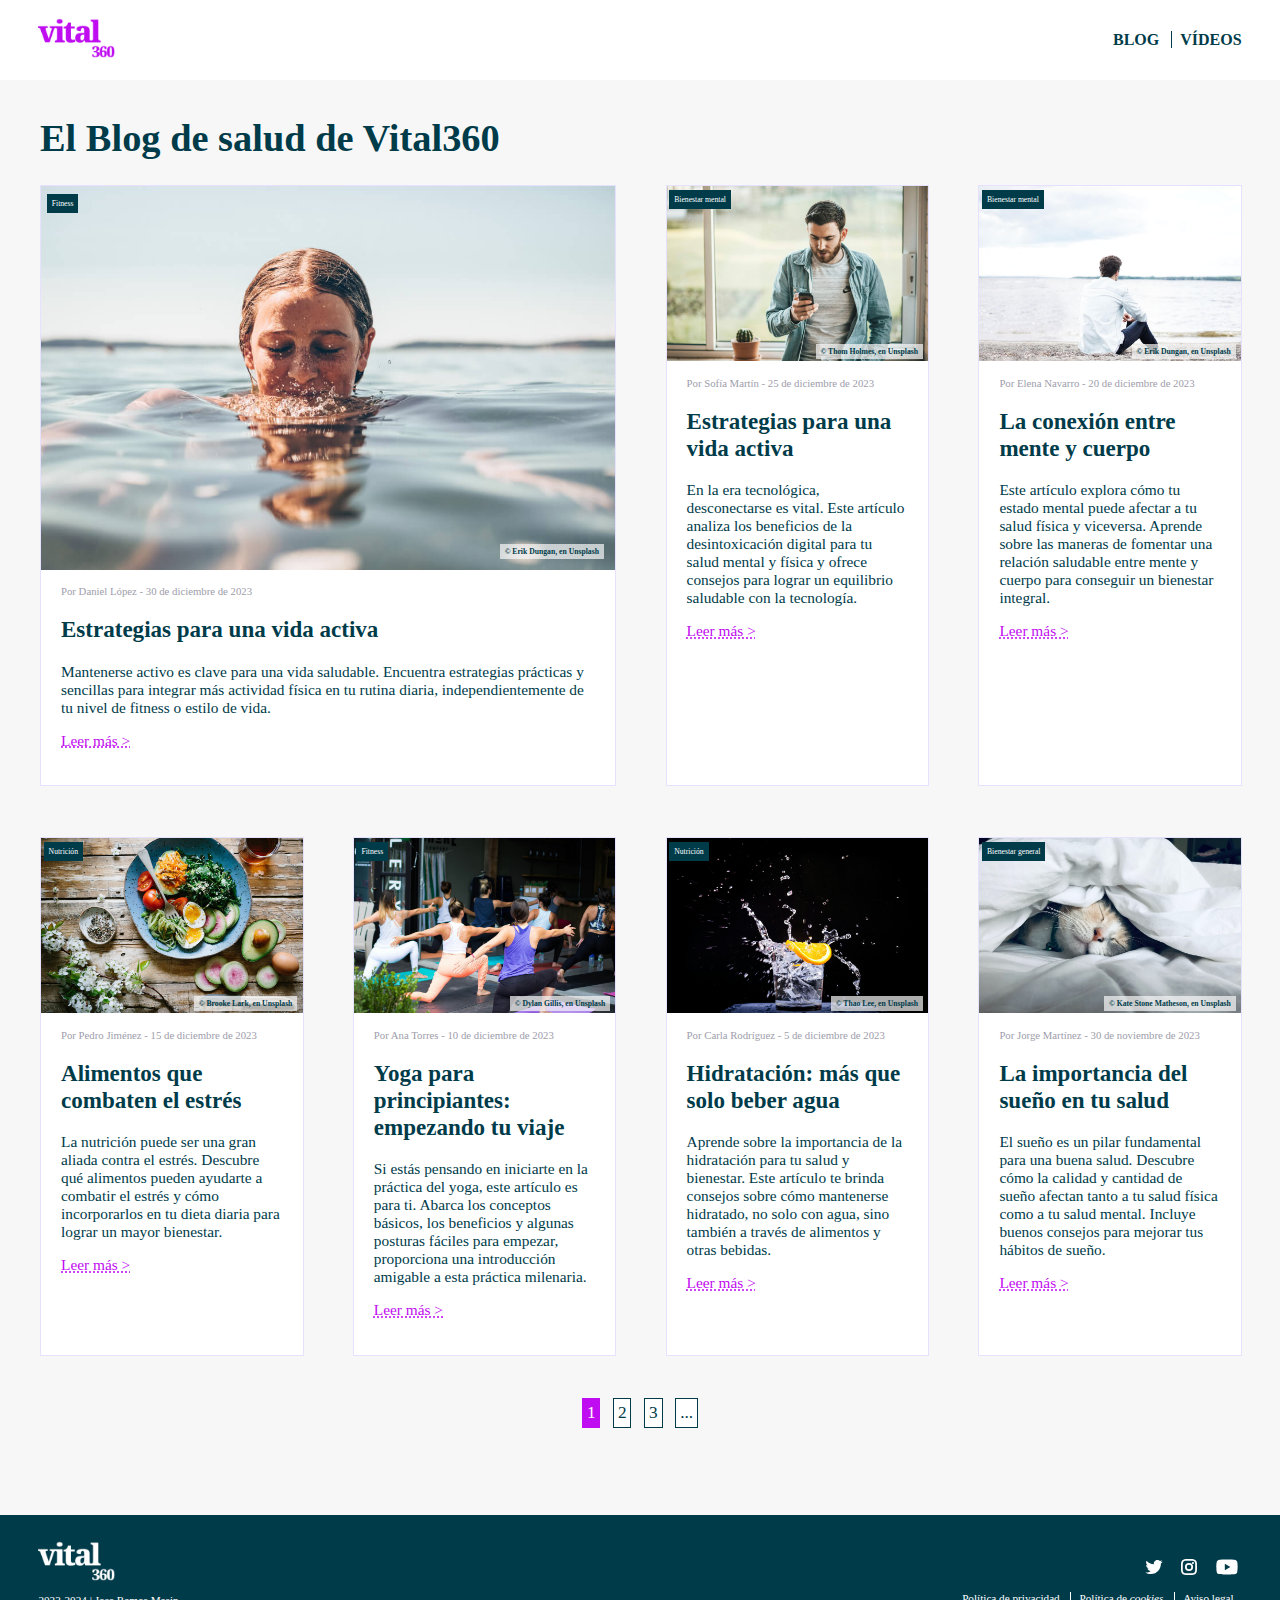
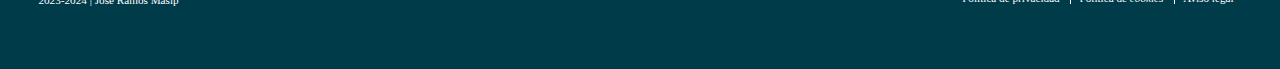
==== commit f0526769: "a" ====
--- a/blog.html
+++ b/blog.html
@@ -4,7 +4,7 @@
     <meta charset="UTF-8" />
     <meta name="viewport" content="width=device-width, initial-scale=1.0" />
     <link rel="stylesheet" href="estilo/estilo.css" />
-    <title>index</title>
+    <title>blog</title>
     <link rel="preconnect" href="https://fonts.googleapis.com" />
     <link rel="preconnect" href="https://fonts.gstatic.com" crossorigin />
   </head>
@@ -28,12 +28,12 @@
             <div class="overlaytext">
               <img
                 src="img/estrategias-vida-activa.jpg"
-                alt="vida activa"
-                class="blogima"
-              />
-              <button>
-                <a class="speC eti1" href="entrada.html">Fitness</a>
-              </button>
+                alt="estrategias para una vida activa"
+                class="blogima"
+              />
+              <div class="btn_verde">
+                <a class="speC" href="entrada.html">Fitness</a>
+              </div>
               <div class="eti2">© Erik Dungan, en Unsplash</div>
             </div>
             <div class="blogleg">
@@ -59,7 +59,9 @@
                 alt="desintoxicacion digital"
                 class="blogima"
               />
-              <button><a class="speC eti1" href="">Bienestar mental</a></button>
+              <div class="btn_verde">
+                <a class="speC" href="">Bienestar mental</a>
+              </div>
               <div class="eti2">© Thom Holmes, en Unsplash</div>
             </div>
             <div class="blogleg">
@@ -83,7 +85,9 @@
                 alt="Conexion mente-cuerpo"
                 class="blogima"
               />
-              <button><a class="speC eti1" href="">Bienestar mental</a></button>
+              <div class="btn_verde">
+                <a class="speC" href="">Bienestar mental</a>
+              </div>
               <div class="eti2">© Erik Dungan, en Unsplash</div>
             </div>
             <div class="blogleg">
@@ -107,9 +111,9 @@
                 alt="Alimentos combaten estres"
                 class="blogima"
               />
-              <button>
-                <a class="speC eti1" href="entrada.html">Nutrición</a>
-              </button>
+              <div class="btn_verde">
+                <a class="speC" href="entrada.html">Nutrición</a>
+              </div>
               <div class="eti2">© Brooke Lark, en Unsplash</div>
             </div>
             <div class="blogleg">
@@ -135,9 +139,9 @@
                 alt="yoga para principiantes"
                 class="blogima"
               />
-              <button>
-                <a class="speC eti1" href="#">Fitness</a>
-              </button>
+              <div class="btn_verde">
+                <a class="speC" href="#">Fitness</a>
+              </div>
               <div class="eti2">© Dylan Gillis, en Unsplash</div>
             </div>
             <div class="blogleg">
@@ -163,7 +167,9 @@
                 alt="hidratacion"
                 class="blogima"
               />
-              <a class="speC" href=""><div class="eti1">Nutrición</div></a>
+              <div class="btn_verde">
+                <a class="speC" href="">Nutrición</a>
+              </div>
               <div class="eti2">© Thao Lee, en Unsplash</div>
             </div>
             <div class="blogleg">
@@ -184,12 +190,12 @@
             <div class="overlaytext">
               <img
                 src="img/importancia-sueno-salud.jpg"
-                alt="Importancia sueño"
-                class="blogima"
-              />
-              <a class="speC" href=""
-                ><div class="eti1">Bienestar general</div></a
-              >
+                alt="bienestar general"
+                class="blogima"
+              />
+              <div class="btn_verde">
+                <a class="speC" href="">Bienestar general</a>
+              </div>
               <div class="eti2">© Kate Stone Matheson, en Unsplash</div>
             </div>
             <div class="blogleg">
@@ -249,7 +255,7 @@
               <a class="elin" href="#"> Política de <em>cookies</em> </a>
             </li>
             <li class="li-link aviso">
-              <a class="elin" href=""> Aviso legal </a>
+              <a class="elin" href="#"> Aviso legal </a>
             </li>
           </ul>
         </div>
--- a/estilo/estilo.css
+++ b/estilo/estilo.css
@@ -40,6 +40,7 @@
 }
 button{
   color: #fff;
+  font-weight: bold;
 }
 /* //////////////////// */
 /* 				 HEADER */
@@ -435,7 +436,7 @@
     grid-gap: 4vw;
     margin-bottom: 2vw;
   }
-  .eti1 {
+  .btn_verde {
     font-size: 40%;
   }
   .eti2 {
@@ -459,7 +460,7 @@
     grid-gap: 4vw;
     margin-bottom: 2vw;
   }
-  .eti1 {
+  .btn_verde {
     font-size: 40%;
   }
   .eti2 {
@@ -484,7 +485,7 @@
     grid-gap: 2.5rem;
     margin-bottom: 1.25rem;
   }
-  .eti1 {
+  .btn_verde {
     font-size: 90%;
   }
   .eti2 {
@@ -509,7 +510,7 @@
 .blogima {
   width: 100%; /*Usado en entrada.html tambien, cuidado si se modifica  ############################################################################*/
 }
-.eti1 {
+.btn_verde {
   position: absolute;
   border: none;
   top: 2%;
@@ -543,7 +544,7 @@
 a.speT:hover {
   color: rgb(191, 12, 240);
 }
-.eti1:hover {
+.btn_verde:hover {
   background-color: rgb(191, 12, 240);
 }
 .leer {
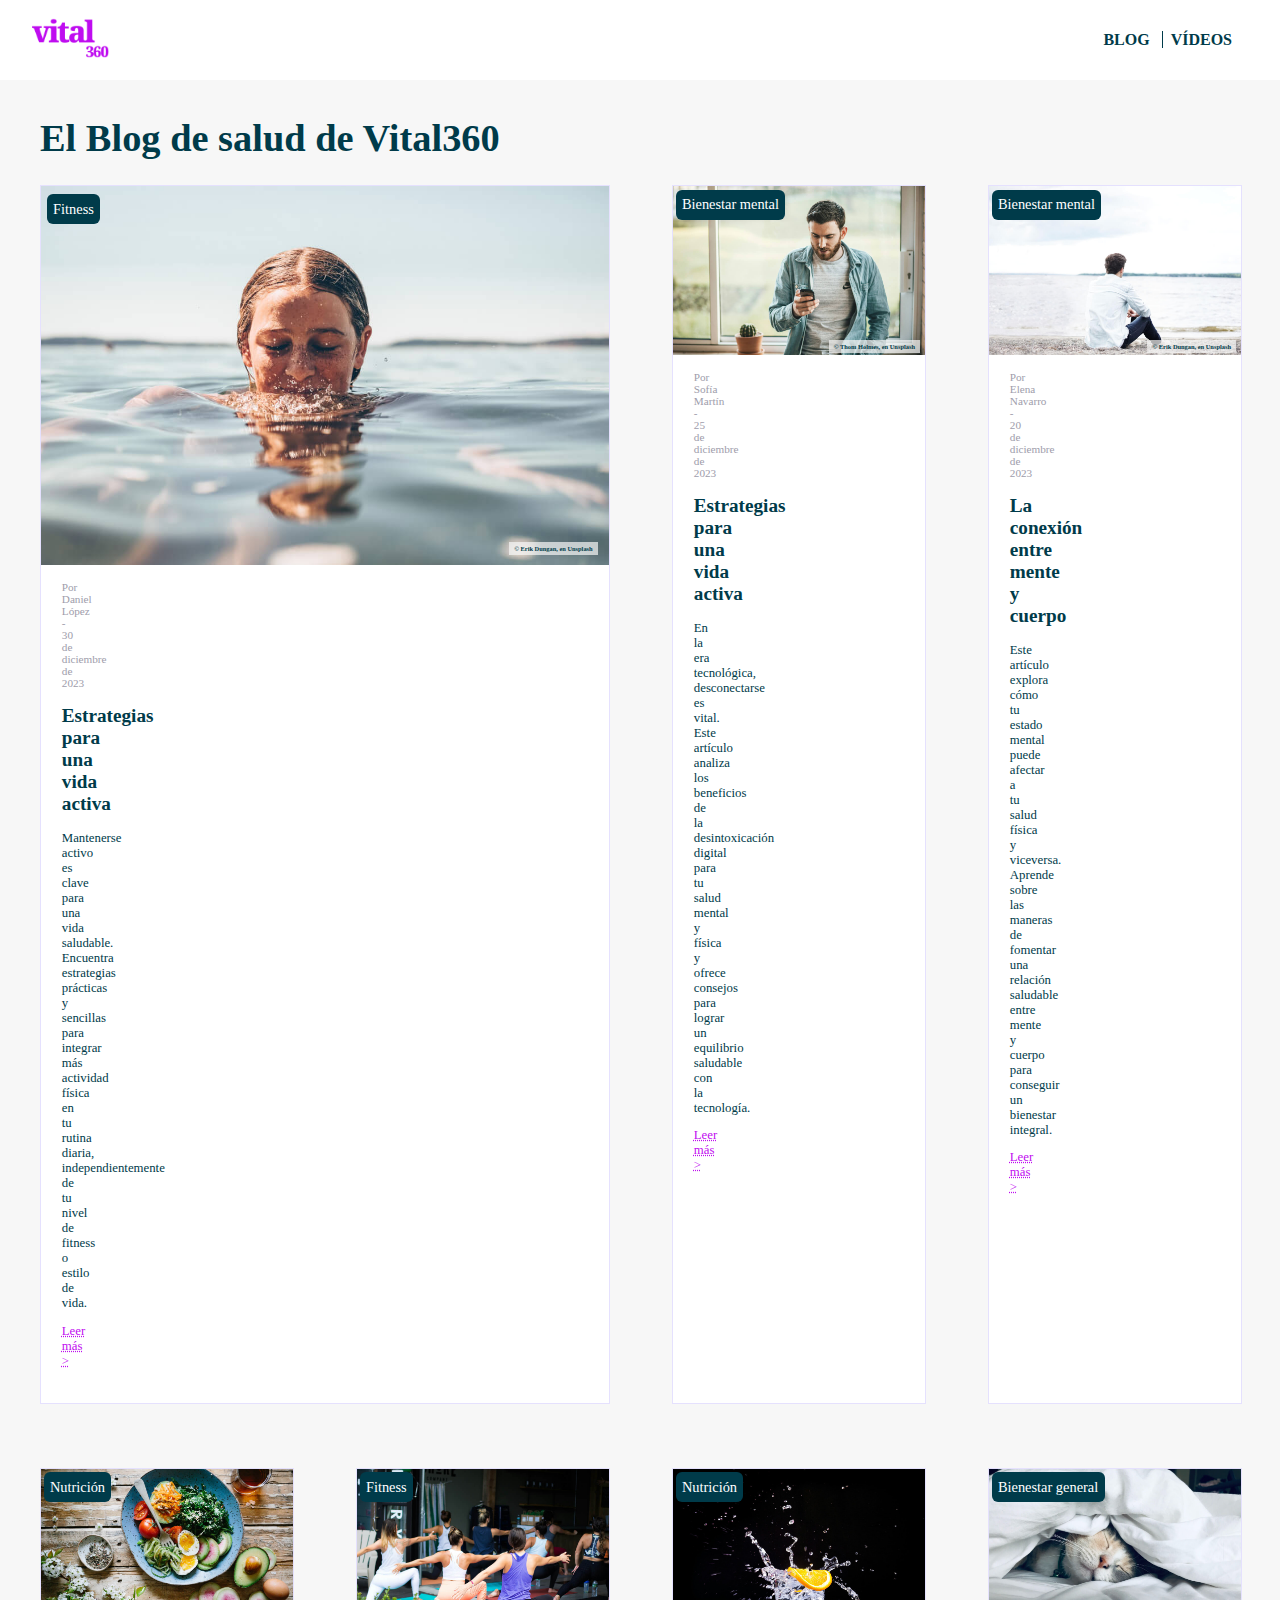
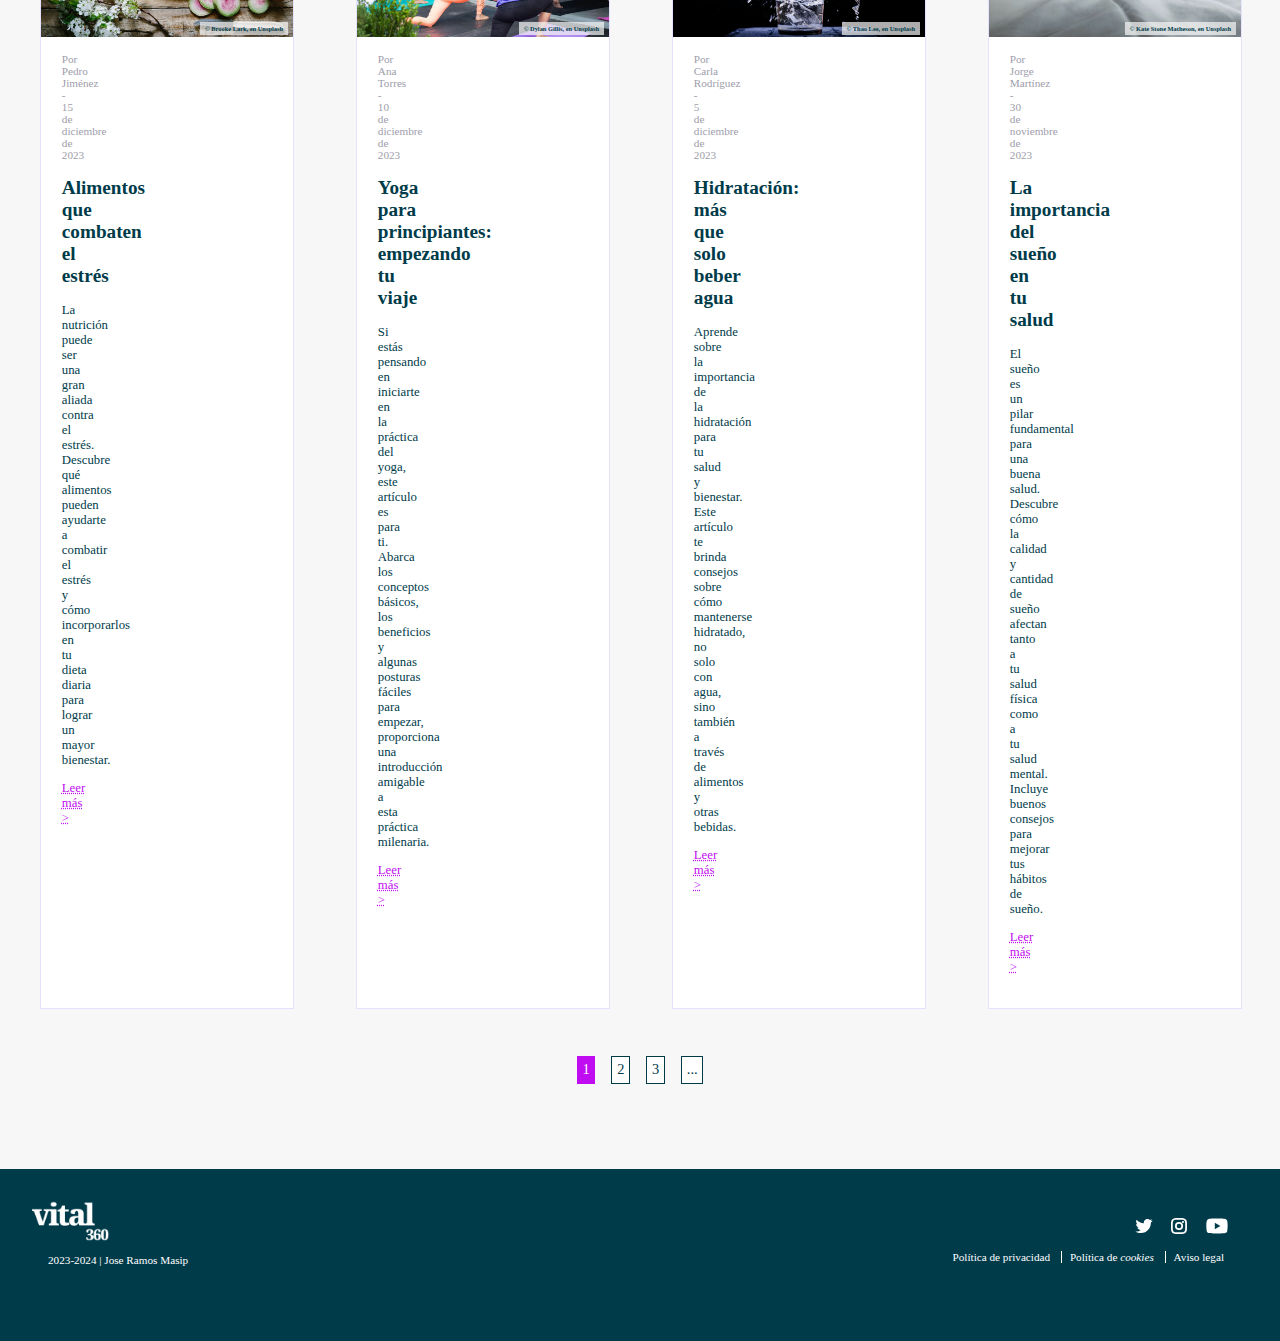
==== commit 4f46fc21: "a" ====
--- a/blog.html
+++ b/blog.html
@@ -7,6 +7,7 @@
     <title>blog</title>
     <link rel="preconnect" href="https://fonts.googleapis.com" />
     <link rel="preconnect" href="https://fonts.gstatic.com" crossorigin />
+    <link rel="icon" href="img/logoVital360.svg" type="image/svg+xml" sizes="any">
   </head>
   <body>
     <header>
@@ -14,32 +15,35 @@
         <a href="index.html"
           ><img src="img/logoVital360.svg" alt="Logotipo vital360" class="logo"
         /></a>
-        <ul class="right">
+        <ul class="text_align_right">
           <li class="l1"><a class="anav" href="blog.html">BLOG</a></li>
           <li class="l2"><a class="anav" href="videos.html">VÍDEOS</a></li>
         </ul>
       </nav>
     </header>
     <main>
-      <div class="videoform">
+      <div class="cuerpo">
         <h1>El Blog de salud de Vital360</h1>
-        <div class="blo">
-          <div class="firstblog">
+        <div class="blog">
+          <div class="blog1">
             <div class="overlaytext">
               <img
                 src="img/estrategias-vida-activa.jpg"
                 alt="estrategias para una vida activa"
                 class="blogima"
               />
-              <div class="btn_verde">
-                <a class="speC" href="entrada.html">Fitness</a>
-              </div>
-              <div class="eti2">© Erik Dungan, en Unsplash</div>
-            </div>
-            <div class="blogleg">
-              <p class="imaleg">Por Daniel López - 30 de diciembre de 2023</p>
-              <h2>
-                <a class="speT" href="entrada.html"
+              <!-- he usado div en lugar de btn porque no es correcto
+              usar un enlace dentro de un botón, se podría hacer lo mismo
+              con un botón y JavaScript, pero así sería solo con html y css: -->
+              <div class="btn_verde back_verde">
+                <a class="no_dec" href="entrada.html">Fitness</a>
+              </div>
+              <div class="derechos_autor">© Erik Dungan, en Unsplash</div>
+            </div>
+            <div class="blogleg">
+              <p class="info_img">Por Daniel López - 30 de diciembre de 2023</p>
+              <h2>
+                <a class="no_dec2" href="entrada.html"
                   >Estrategias para una vida activa</a
                 >
               </h2>
@@ -59,15 +63,15 @@
                 alt="desintoxicacion digital"
                 class="blogima"
               />
-              <div class="btn_verde">
-                <a class="speC" href="">Bienestar mental</a>
-              </div>
-              <div class="eti2">© Thom Holmes, en Unsplash</div>
-            </div>
-            <div class="blogleg">
-              <p class="imaleg">Por Sofía Martín - 25 de diciembre de 2023</p>
-              <h2>
-                <a class="speT" href="">Estrategias para una vida activa</a>
+              <div class="btn_verde back_verde">
+                <a class="no_dec" href="">Bienestar mental</a>
+              </div>
+              <div class="derechos_autor">© Thom Holmes, en Unsplash</div>
+            </div>
+            <div class="blogleg">
+              <p class="info_img">Por Sofía Martín - 25 de diciembre de 2023</p>
+              <h2>
+                <a class="no_dec2" href="">Estrategias para una vida activa</a>
               </h2>
               <p>
                 En la era tecnológica, desconectarse es vital. Este artículo
@@ -85,15 +89,15 @@
                 alt="Conexion mente-cuerpo"
                 class="blogima"
               />
-              <div class="btn_verde">
-                <a class="speC" href="">Bienestar mental</a>
-              </div>
-              <div class="eti2">© Erik Dungan, en Unsplash</div>
-            </div>
-            <div class="blogleg">
-              <p class="imaleg">Por Elena Navarro - 20 de diciembre de 2023</p>
-              <h2>
-                <a class="speT" href="">La conexión entre mente y cuerpo</a>
+              <div class="btn_verde back_verde">
+                <a class="no_dec" href="">Bienestar mental</a>
+              </div>
+              <div class="derechos_autor">© Erik Dungan, en Unsplash</div>
+            </div>
+            <div class="blogleg">
+              <p class="info_img">Por Elena Navarro - 20 de diciembre de 2023</p>
+              <h2>
+                <a class="no_dec2" href="">La conexión entre mente y cuerpo</a>
               </h2>
               <p>
                 Este artículo explora cómo tu estado mental puede afectar a tu
@@ -111,15 +115,15 @@
                 alt="Alimentos combaten estres"
                 class="blogima"
               />
-              <div class="btn_verde">
-                <a class="speC" href="entrada.html">Nutrición</a>
-              </div>
-              <div class="eti2">© Brooke Lark, en Unsplash</div>
-            </div>
-            <div class="blogleg">
-              <p class="imaleg">Por Pedro Jiménez - 15 de diciembre de 2023</p>
-              <h2>
-                <a class="speT" href="entrada.html"
+              <div class="btn_verde back_verde">
+                <a class="no_dec" href="entrada.html">Nutrición</a>
+              </div>
+              <div class="derechos_autor">© Brooke Lark, en Unsplash</div>
+            </div>
+            <div class="blogleg">
+              <p class="info_img">Por Pedro Jiménez - 15 de diciembre de 2023</p>
+              <h2>
+                <a class="no_dec2" href="entrada.html"
                   >Alimentos que combaten el estrés</a
                 >
               </h2>
@@ -139,15 +143,15 @@
                 alt="yoga para principiantes"
                 class="blogima"
               />
-              <div class="btn_verde">
-                <a class="speC" href="#">Fitness</a>
-              </div>
-              <div class="eti2">© Dylan Gillis, en Unsplash</div>
-            </div>
-            <div class="blogleg">
-              <p class="imaleg">Por Ana Torres - 10 de diciembre de 2023</p>
-              <h2>
-                <a class="speT" href=""
+              <div class="btn_verde back_verde">
+                <a class="no_dec" href="#">Fitness</a>
+              </div>
+              <div class="derechos_autor">© Dylan Gillis, en Unsplash</div>
+            </div>
+            <div class="blogleg">
+              <p class="info_img">Por Ana Torres - 10 de diciembre de 2023</p>
+              <h2>
+                <a class="no_dec2" href=""
                   >Yoga para principiantes: empezando tu viaje</a
                 >
               </h2>
@@ -167,15 +171,15 @@
                 alt="hidratacion"
                 class="blogima"
               />
-              <div class="btn_verde">
-                <a class="speC" href="">Nutrición</a>
-              </div>
-              <div class="eti2">© Thao Lee, en Unsplash</div>
-            </div>
-            <div class="blogleg">
-              <p class="imaleg">Por Carla Rodríguez - 5 de diciembre de 2023</p>
-              <h2>
-                <a class="speT" href="">Hidratación: más que solo beber agua</a>
+              <div class="btn_verde back_verde">
+                <a class="no_dec" href="">Nutrición</a>
+              </div>
+              <div class="derechos_autor">© Thao Lee, en Unsplash</div>
+            </div>
+            <div class="blogleg">
+              <p class="info_img">Por Carla Rodríguez - 5 de diciembre de 2023</p>
+              <h2>
+                <a class="no_dec2" href="">Hidratación: más que solo beber agua</a>
               </h2>
               <p>
                 Aprende sobre la importancia de la hidratación para tu salud y
@@ -193,15 +197,15 @@
                 alt="bienestar general"
                 class="blogima"
               />
-              <div class="btn_verde">
-                <a class="speC" href="">Bienestar general</a>
-              </div>
-              <div class="eti2">© Kate Stone Matheson, en Unsplash</div>
-            </div>
-            <div class="blogleg">
-              <p class="imaleg">Por Jorge Martínez - 30 de noviembre de 2023</p>
-              <h2>
-                <a class="speT" href="">La importancia del sueño en tu salud</a>
+              <div class="btn_verde back_verde">
+                <a class="no_dec" href="">Bienestar general</a>
+              </div>
+              <div class="derechos_autor">© Kate Stone Matheson, en Unsplash</div>
+            </div>
+            <div class="blogleg">
+              <p class="info_img">Por Jorge Martínez - 30 de noviembre de 2023</p>
+              <h2>
+                <a class="no_dec2" href="">La importancia del sueño en tu salud</a>
               </h2>
               <p>
                 El sueño es un pilar fundamental para una buena salud. Descubre
@@ -215,15 +219,15 @@
         </div>
         <div class="center">
           <ul class="blognav">
-            <a class="First" href="#"><li>1</li></a>
-            <a class="Next" href="#"><li>2</li></a>
-            <a class="Next" href="#"><li>3</li></a>
-            <a class="More" href="#"><li>...</li></a>
+            <a class="uno" href="#"><li>1</li></a>
+            <a class="dos" href="#"><li>2</li></a>
+            <a class="dos" href="#"><li>3</li></a>
+            <a class="mas" href="#"><li>...</li></a>
           </ul>
         </div>
       </div>
     </main>
-    <footer>
+    <footer class="back_verde">
       <div id="pie">
         <div class="esquina_izquierda">
           <img src="img/logoVital360-n.svg" alt="Logo" class="logo" />
--- a/estilo/estilo.css
+++ b/estilo/estilo.css
@@ -1,10 +1,26 @@
+/**
+ * RUTA DE ARCHIVO: /pec3/estilo/estilo.css
+ * 
+ * Estilos CSS para el documento HTML.
+ * 
+ * Contiene estilos para el encabezado, pie de página, cuerpo y secciones específicas como index.html, video & blog, y entrada.html.
+ * 
+ * Los estilos están organizados según consultas de medios para diferentes tamaños de pantalla (PC, tableta, teléfono).
+ */
+
 html {
   margin: auto;
   background-color: rgb(247, 247, 247);
   font-family: "Lato", "Noto Serif";
   font-weight: 300;
   color: rgb(0, 59, 74);
-  font-size: 1rem; /* Cambiado a rem */
+  font-size: 1rem;
+}
+.color_verde {
+  color: rgb(0, 59, 74);
+}
+.back_verde{
+  background-color: rgb(0, 59, 74);
 }
 strong {
   font-weight: bold;
@@ -22,23 +38,16 @@
 a:hover {
   color: rgb(0, 59, 74);
 }
-.right {
-  text-align: right;
-}
-.left {
-  text-align: left;
-}
+
 ul {
   padding: 0;
 }
-a.spe {
-  text-decoration: none;
-}
+
 h1,
 h2 {
   font-family: "Noto Serif";
 }
-button{
+button {
   color: #fff;
   font-weight: bold;
 }
@@ -49,8 +58,7 @@
 header {
   background-color: rgb(255, 255, 255);
   vertical-align: center;
-  padding-left: 3vw;
-  padding-right: 3vw;
+  padding: 0 3rem;
   font-size: 1rem;
 }
 .nav {
@@ -62,6 +70,7 @@
 }
 .logo {
   height: 2.5rem;
+  margin-left: -1rem;
 }
 .anav {
   color: rgb(0, 59, 74);
@@ -80,24 +89,28 @@
   padding-left: 0.5rem;
   border-left: 1px solid;
 }
-
+.text_align_right {
+  text-align: right;
+}
+.text_align_left{
+  text-align: left;
+}
+.width_100 {
+  width: 100%;
+}
 /* //////////////////// */
 /* 				 FOOTER */
 /* //////////////////// */
 
 footer {
-  background-color: rgb(0, 59, 74);
   color: rgb(255, 255, 255);
-  padding-left: 3vw;
-  padding-right: 3vw;
-  padding-top: 2vw;
-  padding-bottom: 4vw;
+  padding: 2rem 3rem 4rem 3rem;
 }
 .logos {
   display: inline;
   padding-left: 0.5rem;
 }
-@media (min-width: 1200px) {
+@media (min-width: 1100px) {
   #pie {
     display: grid;
     grid-template-columns: 1fr 1fr;
@@ -113,13 +126,13 @@
     display: inline;
     padding-right: 0.5rem;
   }
-  .cookies, .aviso {
+  .cookies,
+  .aviso {
     padding-left: 0.5rem;
     border-left: 1px solid;
   }
-
-}
-@media (max-width: 1200px) {
+}
+@media (max-width: 1100px) {
   #pie {
     text-align: center;
   }
@@ -130,7 +143,7 @@
     text-align: center;
   }
 }
-#pie{
+#pie {
   font-size: 0.7rem;
 }
 .rs {
@@ -153,30 +166,27 @@
 main {
   font-size: 1.2rem;
 }
-@media (max-width: 992px) {
+@media (max-width: 500px) {
   main {
     font-size: 1rem;
   }
 }
- 
-
 
 /* //////////////////// */
 /* 			 INDEX.HTML */
 /* //////////////////// */
 
-
 /* General */
-.cabecera{
+.cabecera {
   background-image: url("../img/hero-image-home.jpg");
   background-repeat: no-repeat;
   background-size: cover;
 }
-.text1{
+.text1 {
   line-height: 2rem;
 }
 .paddingbot {
-  padding-bottom: 3vw;
+  padding-bottom: 3rem;
 }
 .speHead {
   background-color: rgb(247, 247, 247);
@@ -188,7 +198,6 @@
   color: rgb(255, 255, 255);
   border-radius: 5px;
   border: none;
-  background-color: rgb(0, 59, 74);
   padding: 0.5rem 1rem;
 }
 .btn:hover {
@@ -197,8 +206,8 @@
 }
 .input {
   width: 95%;
-  padding: 0.5vw;
-  margin-top: -1vw;
+  padding: 0.5rem;
+  margin-top: -1rem;
   border-radius: 7px;
   border: solid 2px;
   border-color: rgb(229, 225, 254);
@@ -214,17 +223,31 @@
   text-align: right;
 }
 
+/**
+ * 
+ * CSS styles for different screen sizes (PC, Tablet, Phone).
+ * 
+ * PC:
+ * - Defines styles for screens with a minimum width of 1100px.
+ * - Adjusts padding, font sizes, and grid layout for PC screens.
+ * 
+ * Tablet:
+ * - Defines styles for screens with a maximum width of 1100px.
+ * - Adjusts padding, font sizes, and grid layout for tablet screens.
+ * 
+ * Phone:
+ * - Defines styles for screens with a maximum width of 500px.
+ * - Adjusts padding, font sizes, and grid layout for phone screens.
+ */
+
 /* PC */
 
-@media (min-width: 1200px) {
-  .cabecera{
+@media (min-width: 1100px) {
+  .cabecera {
     padding: 6rem 25rem 6rem 9.5rem;
   }
   .apartados {
-    padding-right: 15vw;
-    padding-left: 15vw;
-    padding-top: 4vw;
-    padding-bottom: 4vw;
+    padding: 4rem 15rem;
   }
   .formulario {
     padding: 3rem 15rem;
@@ -232,7 +255,7 @@
   .grid {
     display: grid;
     grid-template-columns: 1fr 1fr;
-    grid-gap: 5vw;
+    grid-gap: 5rem;
   }
   h1.titulo {
     font-size: 4.5rem;
@@ -244,38 +267,36 @@
     font-size: 1rem;
   }
   .btn {
-    font-size: 1.2rem;
-  }
-  .leftimage {
+    font-size: 1.1rem;
+  }
+  .imagen_izquierda {
     transform: rotate(-5deg);
     text-align: right;
   }
-  .rightimage {
+  .imagen_derecha {
     transform: rotate(5deg);
     text-align: right;
   }
-  .gridleft {
+  .grid2 {
     display: grid;
     grid-template-columns: 1fr 2fr;
-    grid-gap: 3vw;
+    grid-gap: 2rem;
     align-items: center;
-    padding-bottom: 3vw;
-  }
-  .gridright {
+    padding-bottom: 2rem;
+  }
+  .grid1 {
     display: grid;
     grid-template-columns: 2fr 1fr;
-    grid-gap: 3vw;
+    grid-gap: 3rem;
     align-items: center;
-    padding-bottom: 3vw;
-  }
-  .imapar {
-    width: 100%;
-  }
+    padding-bottom: 3rem;
+  }
+ 
 }
 
 /* Tablet */
 
-@media (max-width: 1200px) {
+@media (max-width: 1100px) {
   .apartados {
     padding: 3.75rem 1.25rem 1.875rem;
   }
@@ -298,31 +319,29 @@
   .btn {
     font-size: 1.2rem;
   }
-  .leftimage {
+  .imagen_izquierda {
     transform: rotate(-5deg);
     text-align: right;
   }
-  .rightimage {
+  .imagen_derecha {
     transform: rotate(5deg);
     text-align: right;
   }
-  .gridleft {
+  .grid2 {
     display: grid;
     grid-template-columns: 1fr 2fr;
-    grid-gap: 3vw;
+    grid-gap: 3rem;
     align-items: center;
-    padding-bottom: 3vw;
-  }
-  .gridright {
+    padding-bottom: 3rem;
+  }
+  .grid1 {
     display: grid;
     grid-template-columns: 2fr 1fr;
-    grid-gap: 3vw;
+    grid-gap: 3rem;
     align-items: center;
-    padding-bottom: 3vw;
-  }
-  .imapar {
-    width: 100%;
-  }
+    padding-bottom: 3rem;
+  }
+ 
 }
 
 /* Phone */
@@ -334,7 +353,7 @@
   .formulario {
     padding: 2rem 1rem;
   }
-  .text1{
+  .text1 {
     line-height: 1rem;
   }
   .cabecera {
@@ -353,66 +372,55 @@
   .btn {
     font-size: 1rem;
   }
-  .left {
-    text-align: right;
-  }
-  .right {
-    text-align: right;
-  }
-  .gridleft {
+ 
+  .grid1 {
     display: grid;
     grid-template-columns: 1fr;
-    grid-gap: 3vw;
+    grid-gap: 3rem;
     align-items: center;
-    margin-bottom: 10vw;
-  }
-  .gridright {
+    margin-bottom: 10rem;
+  }
+  .grid2 {
     display: grid;
     grid-template-columns: 1fr;
-    grid-gap: 3vw;
+    grid-gap: 3rem;
     align-items: center;
-    margin-bottom: 10vw;
-  }
-  .leftimage {
+    margin-bottom: 10rem;
+  }
+ 
+  .imagen_izquierda {
     text-align: right;
     order: 1;
     transform: rotate(0);
-
-  }
-  .rightimage {
+  }
+  .imagen_derecha {
     text-align: right;
     order: 1;
     transform: rotate(0);
-
-  }
-  .lefttext {
+  }
+  .order_text {
     order: 2;
   }
-  .righttext {
-    order: 2;
-  }
-  .imapar {
-    width: 100%;
-  }
-}
-
+
+}
 
 /* //////////////////// */
 /* 	VIDEO & BLOG	    */
 /* //////////////////// */
-@media (min-width: 1200px) {
-  .videoform {
+@media (min-width: 1100px) {
+  .cuerpo {
     padding: 0.625rem 2.5rem 4.375rem;
   }
 
-  @media (max-width: 1200px) and (min-width: 992px) {
-    .videoform {
-      padding: 0.625rem 1.25rem 4.375rem;
+  @media (max-width: 1100px) and (min-width: 500px) {
+    .cuerpo {
+      padding: 1rem 1.25rem 4.375rem;
+      margin-left: 0.5rem;
     }
   }
 
-  @media (max-width: 992px) {
-    .videoform {
+  @media (max-width: 500px) {
+    .cuerpo {
       padding: 0.625rem 1.25rem 4.375rem;
     }
   }
@@ -424,60 +432,107 @@
   width: 100%;
 }
 
-/*Codigo para la parte blog.html*/
-@media (min-width: 1200px) {
-  .firstblog {
+/* ############################################################################
+                          video.html
+############################################################################ */
+@media (min-width: 1100px) {
+  .vid {
+    display: grid;
+    grid-template-columns: 1fr 1fr 1fr;
+    justify-content: left;
+    grid-gap: 4rem;
+    height: auto;
+  }
+}
+@media (max-width: 1100px) and (min-width: 500px) {
+  .vid {
+    display: grid;
+    grid-template-columns: 1fr 1fr;
+    justify-content: left;
+    grid-gap: 4rem;
+    height: auto;
+  }
+}
+@media (max-width: 500px) {
+  .vid {
+    display: grid;
+    grid-template-columns: 1fr;
+    justify-content: left;
+    height: auto;
+    grid-gap: 4rem;
+  }
+}
+.vidlegend {
+  box-sizing: border-box;
+  width: 100%;
+  font-size: 80%;
+  padding: 0 1.25rem 1.25rem;
+}
+.responsiveiframe {
+  width: 100%;
+  height: 0;
+  padding-bottom: 56.25%;
+  position: relative;
+}
+iframe {
+  position: absolute;
+  width: 100%;
+  height: 100%;
+  border: none;
+}
+/* ############################################################################
+                          blog.html
+############################################################################ */
+
+@media (min-width: 1100px) {
+  .blog1 {
     grid-column: span 2;
   }
-  .blo {
+  .blog {
     display: grid;
     grid-template-columns: 1fr 1fr 1fr 1fr;
     justify-content: left;
-    grid-gap: 4vw;
-    margin-bottom: 2vw;
-  }
-  .btn_verde {
-    font-size: 40%;
-  }
-  .eti2 {
-    font-size: 40%;
+    grid-gap: 4rem;
+    margin-bottom: 2rem;
+  }
+ 
+  .derechos_autor {
+    font-size: 0.4rem;
   }
   .blogleg {
-    font-size: 80%;
+    font-size: 0.8rem;
   }
   .center {
-    font-size: 90%;
-  }
-  .imaleg {
-    font-size: 70%;
-  }
-}
-@media (max-width: 1200px) and (min-width: 992px) {
-  .blo {
+    font-size: 0.9rem;
+  }
+  .info_img {
+    font-size: 0.7rem;
+  }
+}
+@media (max-width: 1100px) and (min-width: 500px) {
+  .blog {
     display: grid;
     grid-template-columns: 1fr 1fr;
     justify-content: left;
-    grid-gap: 4vw;
-    margin-bottom: 2vw;
-  }
-  .btn_verde {
-    font-size: 40%;
-  }
-  .eti2 {
-    font-size: 40%;
+    grid-gap: 4rem;
+    margin-bottom: 2rem;
+  }
+  
+  .derechos_autor {
+    font-size: 0.4rem;
   }
   .blogleg {
-    font-size: 60%;
+    font-size: 0.6rem;
   }
   .center {
-    font-size: 90%;
-  }
-  .imaleg {
-    font-size: 70%;
-  }
-}
-@media (max-width: 992px) {
-  .blo {
+    font-size: 0.9rem;
+  }
+  .info_img {
+    font-size: 0.7rem;
+  }
+}
+@media (max-width: 500px) {
+  .blog {
     display: grid;
     grid-template-columns: 1fr;
     justify-content: left;
@@ -485,20 +540,18 @@
     grid-gap: 2.5rem;
     margin-bottom: 1.25rem;
   }
-  .btn_verde {
-    font-size: 90%;
-  }
-  .eti2 {
-    font-size: 90%;
+  
+  .derechos_autor {
+    font-size: 0.9rem;
   }
   .blogleg {
-    font-size: 100%;
+    font-size: 1rem;
   }
   .center {
-    font-size: 90%;
-  }
-}
-.firstblog {
+    font-size: 0.9rem;
+  }
+}
+.blog1 {
   border: solid 1px rgb(229, 225, 254);
   position: relative;
   background-color: rgb(255, 255, 255);
@@ -508,18 +561,19 @@
   position: relative;
 }
 .blogima {
-  width: 100%; /*Usado en entrada.html tambien, cuidado si se modifica  ############################################################################*/
+  width: 100%;
 }
 .btn_verde {
+  font-size: 0.9rem;
   position: absolute;
   border: none;
   top: 2%;
   left: 1%;
-  background-color: rgb(0, 59, 74);
   color: rgb(255, 255, 255);
-  padding: 0.3125rem;
-}
-.eti2 {
+  padding: 0.4rem;
+  border-radius: 6px;
+}
+.derechos_autor {
   position: absolute;
   border: none;
   bottom: 4%;
@@ -530,71 +584,69 @@
 }
 .blogleg {
   box-sizing: border-box;
-  width: 100%;
-  padding: 0 1.25rem 1.25rem;
-}
-.imaleg {
+  width: 1rem;
+  padding: 0 1.3rem 1.3rem;
+}
+.info_img {
   color: rgb(158, 157, 171);
 }
-a.speT,
-a.speC {
+a.no_dec2,
+a.no_dec {
   text-decoration: none;
   color: inherit;
 }
-a.speT:hover {
+a.no_dec2:hover {
   color: rgb(191, 12, 240);
 }
 .btn_verde:hover {
   background-color: rgb(191, 12, 240);
 }
-.leer {
-  font-size: 100%;
-}
+
 .center {
   text-align: center;
 }
 .blognav {
-  /*Usado en Entrada.html  ############################################################################*/
   display: inline-flex;
 }
-.First,
-.Next,
-.More {
+.uno,
+.dos,
+.mas {
   text-decoration: none;
-  padding: 0.3vw;
-}
-.First {
+  padding: 0.3rem;
+}
+.uno {
   color: rgb(255, 255, 255);
   border: solid 1px rgb(191, 12, 240);
   background-color: rgb(191, 12, 240);
-  margin-right: 1vw;
-}
-.Next {
+  margin-right: 1rem;
+}
+.dos {
   color: rgb(0, 59, 74);
   border: solid 1px rgb(0, 59, 74);
   background-color: rgb(255, 255, 255);
-  margin-right: 1vw;
-}
-.More {
+  margin-right: 1rem;
+}
+.mas {
   color: rgb(0, 59, 74);
   border: solid 1px rgb(0, 59, 74);
   background-color: rgb(255, 255, 255);
 }
-.Next:hover,
-.More:hover {
+.uno:hover,
+.dos:hover {
   background-color: rgb(191, 12, 240);
 }
 
-/* Codigo para la parte entrada.html  ############################################################################*/
-@media (min-width: 1200px) {
+/* ############################################################################
+                          entrada.html
+############################################################################ */@media (min-width: 1100px) {
   .entfor {
-    padding: 0.625rem 9.375rem 4.375rem;
+    padding: 0.6rem 9.4rem 4.4rem;
   }
   .cueent {
     display: grid;
     grid-template-columns: 2fr 1fr;
     justify-content: left;
-    grid-gap: 4vw;
+    grid-gap: 4rem;
     height: auto;
   }
   blockquote {
@@ -607,14 +659,14 @@
     display: grid;
     grid-template-columns: 1fr;
     justify-content: left;
-    grid-gap: 4vw;
+    grid-gap: 4rem;
     height: auto;
   }
   .cat {
-    font-size: 75%;
-  }
-}
-@media (max-width: 1200px) and (min-width: 992px) {
+    font-size:0.7rem;
+  }
+}
+@media (max-width: 1100px) and (min-width: 500px) {
   .entfor {
     padding: 0.625rem 1.25rem 4.375rem;
   }
@@ -622,18 +674,18 @@
     display: grid;
     grid-template-columns: 1fr;
     justify-content: left;
-    grid-gap: 4vw;
+    grid-gap: 4rem;
     height: auto;
   }
   .adds {
     display: grid;
     grid-template-columns: 1fr 1fr 1fr;
     justify-content: left;
-    grid-gap: 4vw;
+    grid-gap: 4rem;
     height: auto;
   }
   .cat {
-    font-size: 75%;
+    font-size: 0.7;
   }
   ol {
     margin-left: -1rem;
@@ -644,26 +696,26 @@
     right: 2.5rem;
   }
 }
-@media (max-width: 992px) {
+@media (max-width: 500px) {
   .entfor {
-    padding: 0.625rem 1.25rem 4.375rem 1.25rem;
+    padding: 0.6rem 1.25rem 4.4rem 1.3rem;
   }
   .cueent {
     display: grid;
     grid-template-columns: 1fr;
     justify-content: left;
-    grid-gap: 4vw;
+    grid-gap: 4rem;
     height: auto;
   }
   .adds {
     display: grid;
     grid-template-columns: 1fr;
     justify-content: left;
-    grid-gap: 4vw;
+    grid-gap: 4rem;
     height: auto;
   }
   .cat {
-    font-size: 85%;
+    font-size: 0.8rem;
   }
   ol {
     margin-left: -1rem;
@@ -675,7 +727,7 @@
   }
 }
 .men {
-  font-size: 70%;
+  font-size: 0.7rem;
 }
 .hent {
   color: rgb(0, 59, 74);
@@ -688,7 +740,7 @@
   background-color: rgb(255, 255, 255);
   width: 100%;
   height: auto;
-  padding: 0.5vw;
+  padding: 0.5rem;
 }
 .figur {
   background-color: rgb(229, 225, 254);
@@ -703,20 +755,18 @@
   color: rgb(158, 157, 171);
   font-size: 70%;
 }
-.Fit {
-  color: rgb(0, 59, 74);
-}
+
 .smaller {
   font-size: 85%;
 }
 .smaller2 {
   font-size: 75%;
 }
-.stylenum {
+.lista_entrada {
   list-style: decimal;
   padding-bottom: 1rem;
 }
-.stylenum:last-child {
+.lista_entrada:last-child {
   list-style: decimal;
   padding-bottom: 0rem;
 }
@@ -735,11 +785,11 @@
   margin: 0;
 }
 h1.nopad2 {
-  margin-top: 0.5vw;
+  margin-top: 0.5rem;
   margin-bottom: 0;
 }
 h2.nopad2 {
-  margin-top: 0.5vw;
+  margin-top: 0.5rem;
   margin-bottom: 0;
 }
 .cate {
@@ -760,50 +810,3 @@
   color: rgb(255, 255, 255);
   background-color: rgb(191, 12, 240);
 }
-
-/*Codigo para la parte video.html  ############################################################################*/
-@media (min-width: 1200px) {
-  .vid {
-    display: grid;
-    grid-template-columns: 1fr 1fr 1fr;
-    justify-content: left;
-    grid-gap: 4vw;
-    height: auto;
-  }
-}
-@media (max-width: 1200px) and (min-width: 992px) {
-  .vid {
-    display: grid;
-    grid-template-columns: 1fr 1fr;
-    justify-content: left;
-    grid-gap: 4vw;
-    height: auto;
-  }
-}
-@media (max-width: 992px) {
-  .vid {
-    display: grid;
-    grid-template-columns: 1fr;
-    justify-content: left;
-    height: auto;
-    grid-gap: 4vw;
-  }
-}
-.vidlegend {
-  box-sizing: border-box;
-  width: 100%;
-  font-size: 80%;
-  padding: 0 1.25rem 1.25rem;
-}
-.responsiveiframe {
-  width: 100%;
-  height: 0;
-  padding-bottom: 56.25%;
-  position: relative;
-}
-iframe {
-  position: absolute;
-  width: 100%;
-  height: 100%;
-  border: none;
-}
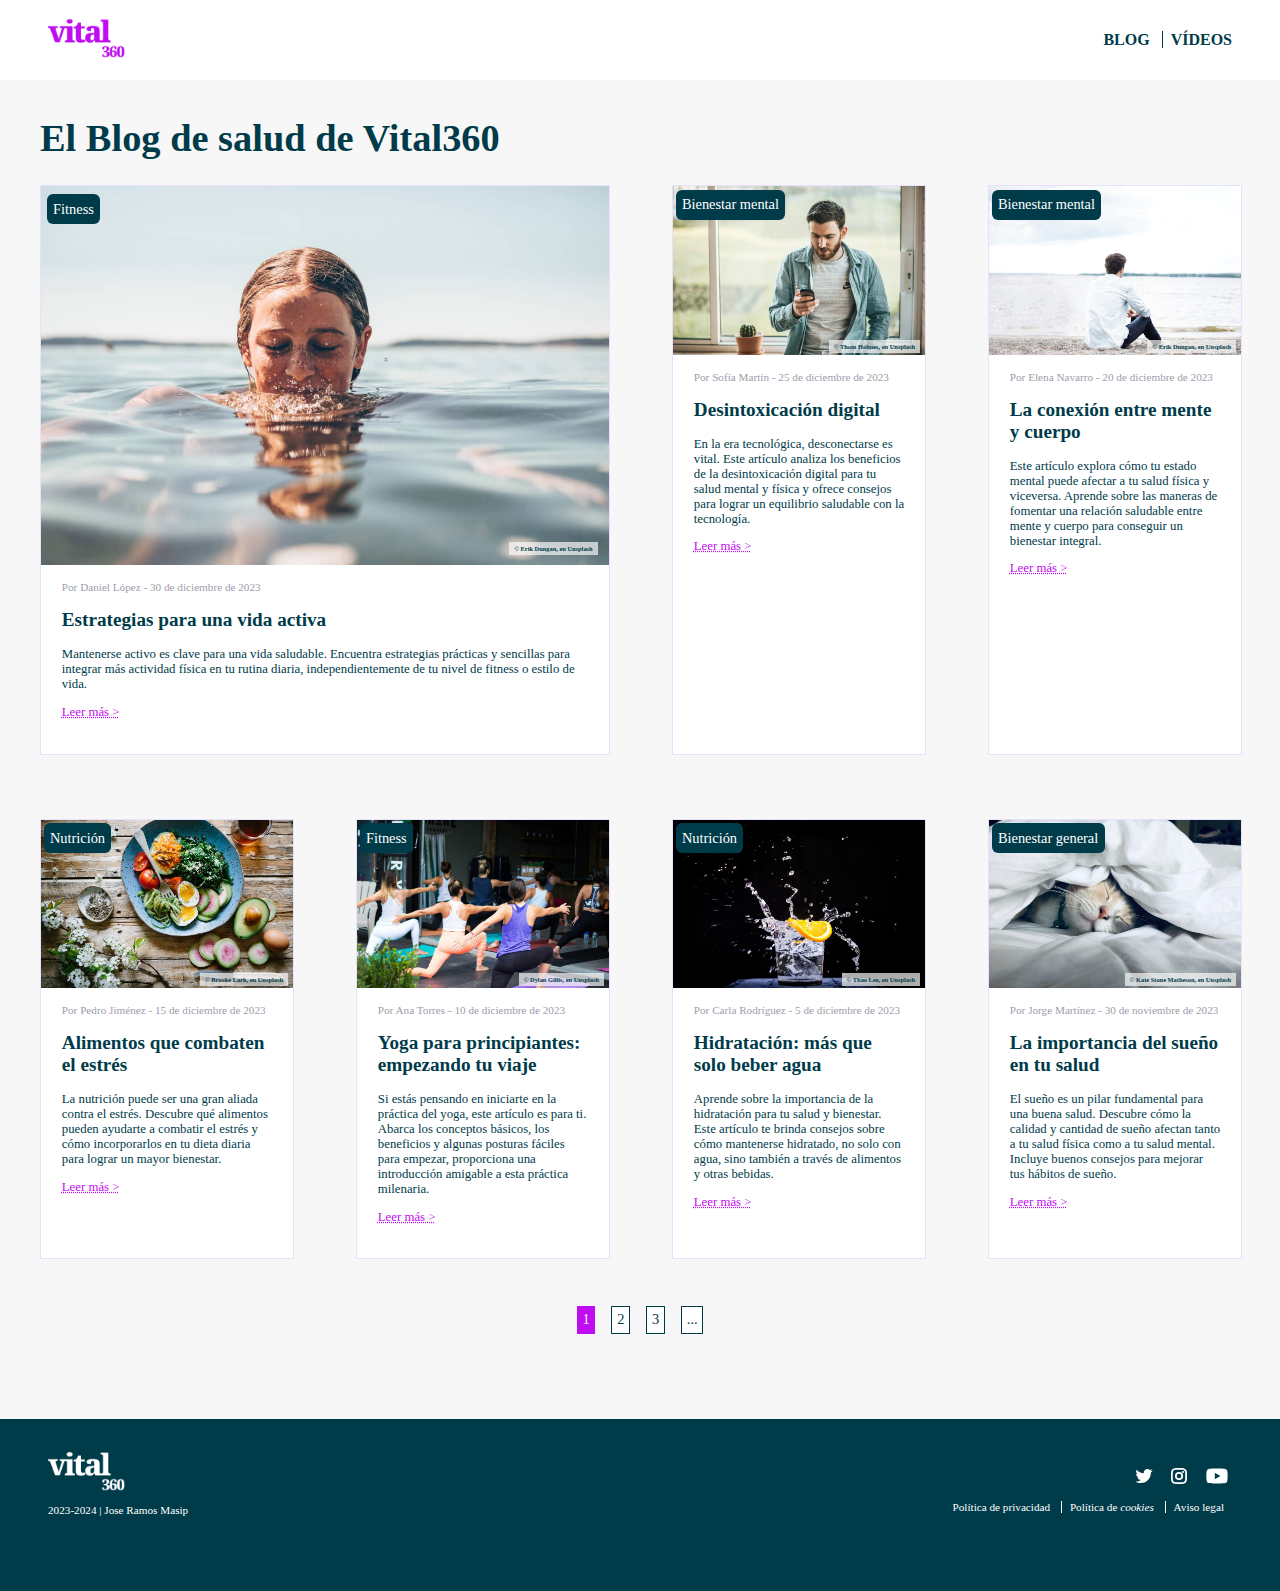
==== commit 31b38393: "a" ====
--- a/blog.html
+++ b/blog.html
@@ -7,7 +7,12 @@
     <title>blog</title>
     <link rel="preconnect" href="https://fonts.googleapis.com" />
     <link rel="preconnect" href="https://fonts.gstatic.com" crossorigin />
-    <link rel="icon" href="img/logoVital360.svg" type="image/svg+xml" sizes="any">
+    <link
+      rel="icon"
+      href="img/logoVital360.svg"
+      type="image/svg+xml"
+      sizes="any"
+    />
   </head>
   <body>
     <header>
@@ -40,7 +45,7 @@
               </div>
               <div class="derechos_autor">© Erik Dungan, en Unsplash</div>
             </div>
-            <div class="blogleg">
+            <div class="blog_info width_100">
               <p class="info_img">Por Daniel López - 30 de diciembre de 2023</p>
               <h2>
                 <a class="no_dec2" href="entrada.html"
@@ -64,14 +69,14 @@
                 class="blogima"
               />
               <div class="btn_verde back_verde">
-                <a class="no_dec" href="">Bienestar mental</a>
+                <a class="no_dec" href="#">Bienestar mental</a>
               </div>
               <div class="derechos_autor">© Thom Holmes, en Unsplash</div>
             </div>
-            <div class="blogleg">
+            <div class="blog_info width_100">
               <p class="info_img">Por Sofía Martín - 25 de diciembre de 2023</p>
               <h2>
-                <a class="no_dec2" href="">Estrategias para una vida activa</a>
+                <a class="no_dec2" href="#">Desintoxicación digital </a>
               </h2>
               <p>
                 En la era tecnológica, desconectarse es vital. Este artículo
@@ -79,7 +84,7 @@
                 salud mental y física y ofrece consejos para lograr un
                 equilibrio saludable con la tecnología.
               </p>
-              <p><a class="leer" href="">Leer más ></a></p>
+              <p><a class="leer" href="#">Leer más ></a></p>
             </div>
           </div>
           <div class="vidbox">
@@ -90,14 +95,16 @@
                 class="blogima"
               />
               <div class="btn_verde back_verde">
-                <a class="no_dec" href="">Bienestar mental</a>
+                <a class="no_dec" href="#">Bienestar mental</a>
               </div>
               <div class="derechos_autor">© Erik Dungan, en Unsplash</div>
             </div>
-            <div class="blogleg">
-              <p class="info_img">Por Elena Navarro - 20 de diciembre de 2023</p>
-              <h2>
-                <a class="no_dec2" href="">La conexión entre mente y cuerpo</a>
+            <div class="blog_info width_100">
+              <p class="info_img">
+                Por Elena Navarro - 20 de diciembre de 2023
+              </p>
+              <h2>
+                <a class="no_dec2" href="#">La conexión entre mente y cuerpo</a>
               </h2>
               <p>
                 Este artículo explora cómo tu estado mental puede afectar a tu
@@ -105,7 +112,7 @@
                 una relación saludable entre mente y cuerpo para conseguir un
                 bienestar integral.
               </p>
-              <p><a class="leer" href="">Leer más ></a></p>
+              <p><a class="leer" href="#">Leer más ></a></p>
             </div>
           </div>
           <div class="vidbox">
@@ -120,8 +127,10 @@
               </div>
               <div class="derechos_autor">© Brooke Lark, en Unsplash</div>
             </div>
-            <div class="blogleg">
-              <p class="info_img">Por Pedro Jiménez - 15 de diciembre de 2023</p>
+            <div class="blog_info width_100">
+              <p class="info_img">
+                Por Pedro Jiménez - 15 de diciembre de 2023
+              </p>
               <h2>
                 <a class="no_dec2" href="entrada.html"
                   >Alimentos que combaten el estrés</a
@@ -148,10 +157,10 @@
               </div>
               <div class="derechos_autor">© Dylan Gillis, en Unsplash</div>
             </div>
-            <div class="blogleg">
+            <div class="blog_info width_100">
               <p class="info_img">Por Ana Torres - 10 de diciembre de 2023</p>
               <h2>
-                <a class="no_dec2" href=""
+                <a class="no_dec2" href="#"
                   >Yoga para principiantes: empezando tu viaje</a
                 >
               </h2>
@@ -161,7 +170,7 @@
                 beneficios y algunas posturas fáciles para empezar, proporciona
                 una introducción amigable a esta práctica milenaria.
               </p>
-              <p><a class="leer" href="">Leer más ></a></p>
+              <p><a class="leer" href="#">Leer más ></a></p>
             </div>
           </div>
           <div class="vidbox">
@@ -172,14 +181,18 @@
                 class="blogima"
               />
               <div class="btn_verde back_verde">
-                <a class="no_dec" href="">Nutrición</a>
+                <a class="no_dec" href="#">Nutrición</a>
               </div>
               <div class="derechos_autor">© Thao Lee, en Unsplash</div>
             </div>
-            <div class="blogleg">
-              <p class="info_img">Por Carla Rodríguez - 5 de diciembre de 2023</p>
-              <h2>
-                <a class="no_dec2" href="">Hidratación: más que solo beber agua</a>
+            <div class="blog_info width_100">
+              <p class="info_img">
+                Por Carla Rodríguez - 5 de diciembre de 2023
+              </p>
+              <h2>
+                <a class="no_dec2" href="#"
+                  >Hidratación: más que solo beber agua</a
+                >
               </h2>
               <p>
                 Aprende sobre la importancia de la hidratación para tu salud y
@@ -187,7 +200,7 @@
                 mantenerse hidratado, no solo con agua, sino también a través de
                 alimentos y otras bebidas.
               </p>
-              <p><a class="leer" href="">Leer más ></a></p>
+              <p><a class="leer" href="#">Leer más ></a></p>
             </div>
           </div>
           <div class="vidbox">
@@ -198,14 +211,20 @@
                 class="blogima"
               />
               <div class="btn_verde back_verde">
-                <a class="no_dec" href="">Bienestar general</a>
-              </div>
-              <div class="derechos_autor">© Kate Stone Matheson, en Unsplash</div>
-            </div>
-            <div class="blogleg">
-              <p class="info_img">Por Jorge Martínez - 30 de noviembre de 2023</p>
-              <h2>
-                <a class="no_dec2" href="">La importancia del sueño en tu salud</a>
+                <a class="no_dec" href="#">Bienestar general</a>
+              </div>
+              <div class="derechos_autor">
+                © Kate Stone Matheson, en Unsplash
+              </div>
+            </div>
+            <div class="blog_info width_100">
+              <p class="info_img">
+                Por Jorge Martínez - 30 de noviembre de 2023
+              </p>
+              <h2>
+                <a class="no_dec2" href="#"
+                  >La importancia del sueño en tu salud</a
+                >
               </h2>
               <p>
                 El sueño es un pilar fundamental para una buena salud. Descubre
@@ -213,7 +232,7 @@
                 física como a tu salud mental. Incluye buenos consejos para
                 mejorar tus hábitos de sueño.
               </p>
-              <p><a class="leer" href="">Leer más ></a></p>
+              <p><a class="leer" href="#">Leer más ></a></p>
             </div>
           </div>
         </div>
--- a/estilo/estilo.css
+++ b/estilo/estilo.css
@@ -70,7 +70,6 @@
 }
 .logo {
   height: 2.5rem;
-  margin-left: -1rem;
 }
 .anav {
   color: rgb(0, 59, 74);
@@ -219,7 +218,7 @@
   background-color: rgb(229, 225, 254);
 }
 legend {
-  font-size: 40%;
+  font-size: 0.4rem;
   text-align: right;
 }
 
@@ -297,6 +296,9 @@
 /* Tablet */
 
 @media (max-width: 1100px) {
+  h1{
+    margin-left: 2rem;
+  }
   .apartados {
     padding: 3.75rem 1.25rem 1.875rem;
   }
@@ -347,6 +349,9 @@
 /* Phone */
 
 @media (max-width: 500px) {
+  h1{
+    margin-left: 1rem;
+  }
   .apartados {
     padding: 3.75rem 1.25rem 1.875rem;
   }
@@ -440,8 +445,9 @@
     display: grid;
     grid-template-columns: 1fr 1fr 1fr;
     justify-content: left;
-    grid-gap: 4rem;
-    height: auto;
+    grid-gap: 2rem;
+    height: auto;
+    margin: 1rem;
   }
 }
 @media (max-width: 1100px) and (min-width: 500px) {
@@ -449,8 +455,9 @@
     display: grid;
     grid-template-columns: 1fr 1fr;
     justify-content: left;
-    grid-gap: 4rem;
-    height: auto;
+    grid-gap: 2rem;
+    height: auto;
+    margin: 2rem;
   }
 }
 @media (max-width: 500px) {
@@ -460,12 +467,14 @@
     justify-content: left;
     height: auto;
     grid-gap: 4rem;
-  }
-}
-.vidlegend {
+    margin: 1rem;
+
+  }
+}
+.video_info {
   box-sizing: border-box;
   width: 100%;
-  font-size: 80%;
+  font-size: 0.8rem;
   padding: 0 1.25rem 1.25rem;
 }
 .responsiveiframe {
@@ -474,6 +483,11 @@
   padding-bottom: 56.25%;
   position: relative;
 }
+.video_div{
+  background-color: #fff;
+  border: 1px solid rgb(158, 157, 171);
+}
+
 iframe {
   position: absolute;
   width: 100%;
@@ -499,7 +513,7 @@
   .derechos_autor {
     font-size: 0.4rem;
   }
-  .blogleg {
+  .blog_info {
     font-size: 0.8rem;
   }
   .center {
@@ -514,14 +528,14 @@
     display: grid;
     grid-template-columns: 1fr 1fr;
     justify-content: left;
-    grid-gap: 4rem;
-    margin-bottom: 2rem;
+    grid-gap: 2rem; 
+    margin: 0 2rem 2rem 2rem; 
   }
   
   .derechos_autor {
     font-size: 0.4rem;
   }
-  .blogleg {
+  .blog_info {
     font-size: 0.6rem;
   }
   .center {
@@ -538,13 +552,13 @@
     justify-content: left;
     height: auto;
     grid-gap: 2.5rem;
-    margin-bottom: 1.25rem;
+    margin: 1rem;
   }
   
   .derechos_autor {
     font-size: 0.9rem;
   }
-  .blogleg {
+  .blog_info {
     font-size: 1rem;
   }
   .center {
@@ -582,9 +596,8 @@
   padding: 0.1875rem 0.3125rem;
   font-weight: 700;
 }
-.blogleg {
+.blog_info {
   box-sizing: border-box;
-  width: 1rem;
   padding: 0 1.3rem 1.3rem;
 }
 .info_img {
@@ -639,10 +652,10 @@
 /* ############################################################################
                           entrada.html
 ############################################################################ */@media (min-width: 1100px) {
-  .entfor {
+  .entrada_div {
     padding: 0.6rem 9.4rem 4.4rem;
   }
-  .cueent {
+  .entrada1 {
     display: grid;
     grid-template-columns: 2fr 1fr;
     justify-content: left;
@@ -667,10 +680,10 @@
   }
 }
 @media (max-width: 1100px) and (min-width: 500px) {
-  .entfor {
+  .entrada_div {
     padding: 0.625rem 1.25rem 4.375rem;
   }
-  .cueent {
+  .entrada1 {
     display: grid;
     grid-template-columns: 1fr;
     justify-content: left;
@@ -697,10 +710,10 @@
   }
 }
 @media (max-width: 500px) {
-  .entfor {
+  .entrada_div {
     padding: 0.6rem 1.25rem 4.4rem 1.3rem;
   }
-  .cueent {
+  .entrada1 {
     display: grid;
     grid-template-columns: 1fr;
     justify-content: left;
@@ -729,11 +742,11 @@
 .men {
   font-size: 0.7rem;
 }
-.hent {
+.index {
   color: rgb(0, 59, 74);
   text-decoration: none;
 }
-.hent:hover {
+.index:hover {
   color: rgb(191, 12, 240);
 }
 .art {
@@ -742,10 +755,10 @@
   height: auto;
   padding: 0.5rem;
 }
-.figur {
+.img_entrada {
   background-color: rgb(229, 225, 254);
 }
-.figur2 {
+.img_entrada2 {
   background-color: rgb(255, 255, 255);
 }
 .leg2 {
@@ -753,14 +766,14 @@
 }
 .imag {
   color: rgb(158, 157, 171);
-  font-size: 70%;
+  font-size: 0.7rem;
 }
 
 .smaller {
-  font-size: 85%;
+  font-size: 0.8rem;
 }
 .smaller2 {
-  font-size: 75%;
+  font-size: 0.7rem;
 }
 .lista_entrada {
   list-style: decimal;
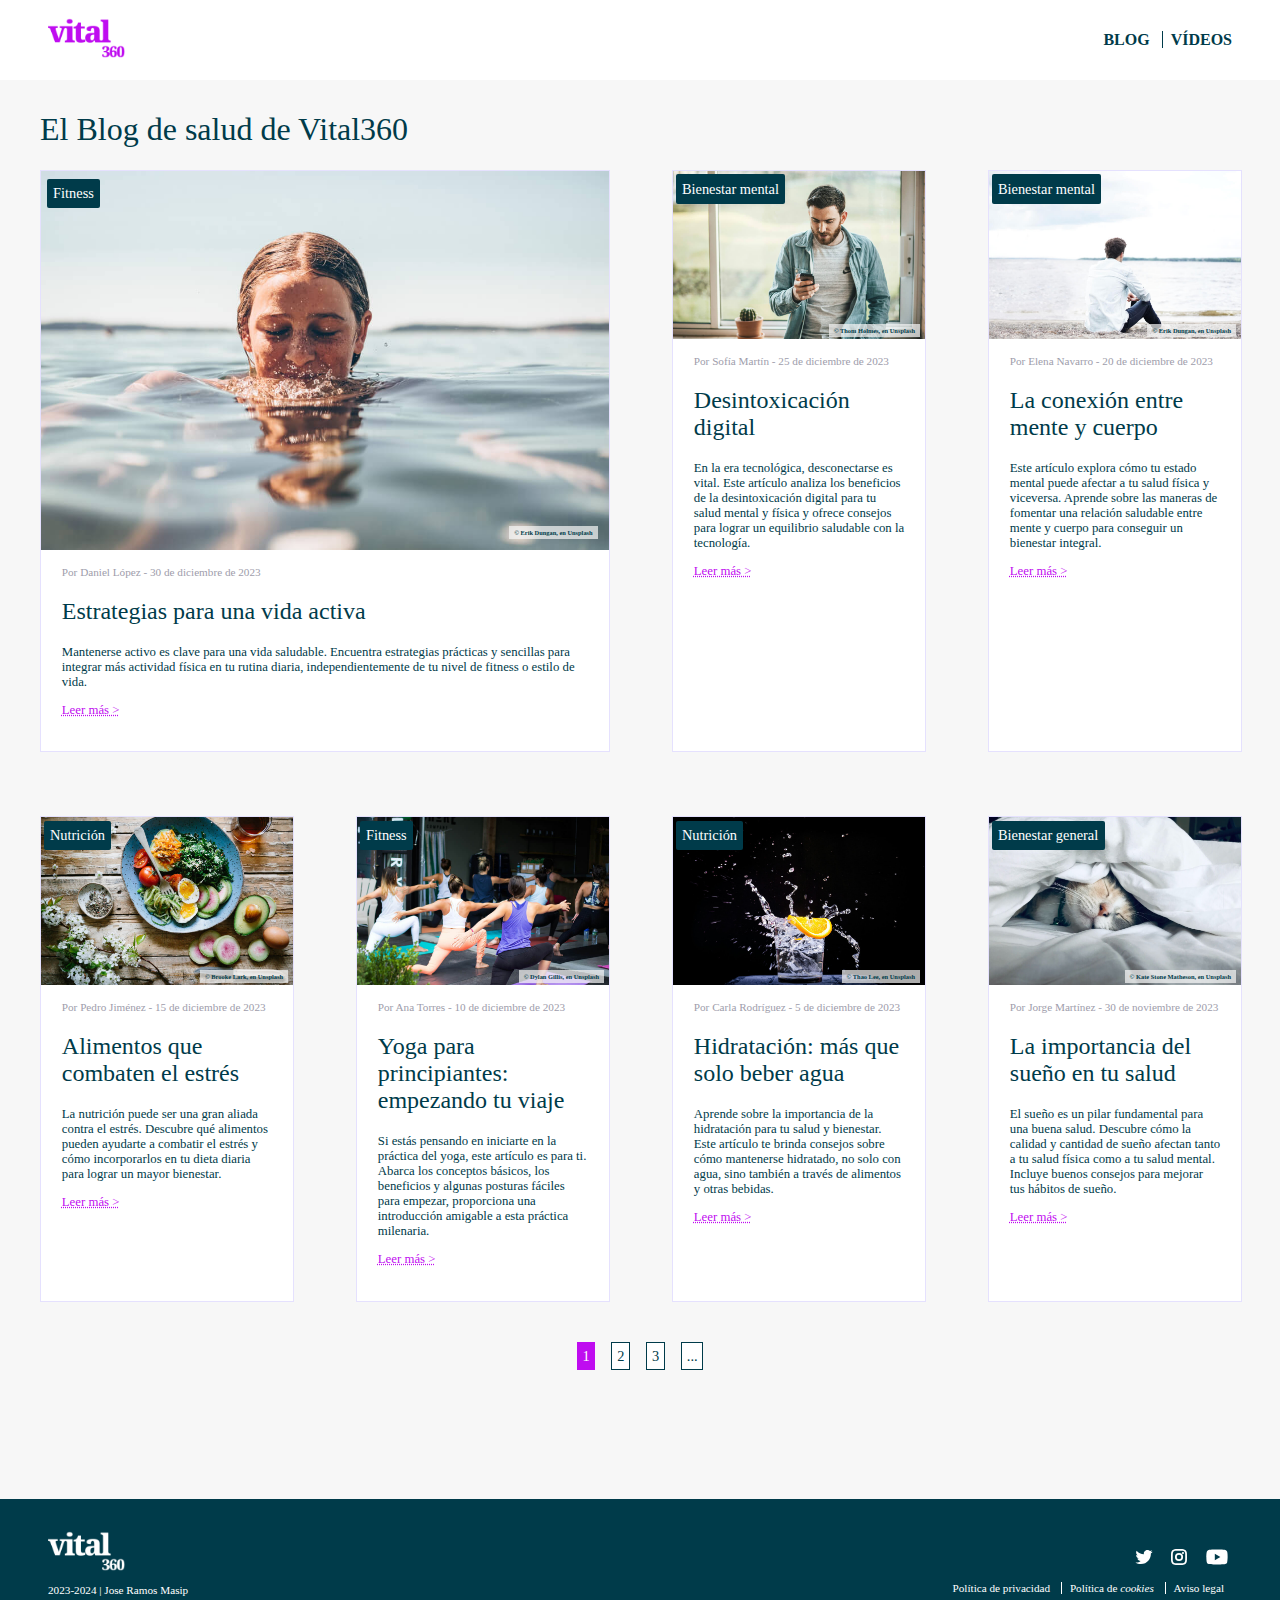
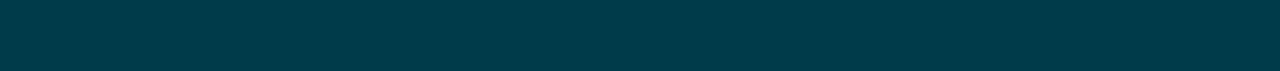
==== commit b4aa642a: "validation" ====
--- a/blog.html
+++ b/blog.html
@@ -238,10 +238,10 @@
         </div>
         <div class="center">
           <ul class="blognav">
-            <a class="uno" href="#"><li>1</li></a>
-            <a class="dos" href="#"><li>2</li></a>
-            <a class="dos" href="#"><li>3</li></a>
-            <a class="mas" href="#"><li>...</li></a>
+            <li><a class="uno" href="#">1</a></li>
+            <li><a class="dos" href="#">2</a></li>
+            <li><a class="dos" href="#">3</a></li>
+            <li><a class="mas" href="#">...</a></li>
           </ul>
         </div>
       </div>
--- a/estilo/estilo.css
+++ b/estilo/estilo.css
@@ -46,10 +46,11 @@
 h1,
 h2 {
   font-family: "Noto Serif";
+  font-weight: 400; /* Regular */
+  font-size: 1.5rem;
 }
 button {
   color: #fff;
-  font-weight: bold;
 }
 /* //////////////////// */
 /* 				 HEADER */
@@ -184,7 +185,7 @@
 .text1 {
   line-height: 2rem;
 }
-.paddingbot {
+.pad_p_ind {
   padding-bottom: 3rem;
 }
 .speHead {
@@ -217,9 +218,18 @@
 .apartados {
   background-color: rgb(229, 225, 254);
 }
-legend {
+figcaption {
   font-size: 0.4rem;
   text-align: right;
+}
+figure{
+  margin: 0;
+}
+.apartados p{
+  font-weight: 300;
+}
+.apartados h2{
+  font-weight: 600;
 }
 
 /**
@@ -242,6 +252,10 @@
 /* PC */
 
 @media (min-width: 1100px) {
+  .formulario h2{
+    font-size: 3rem;
+    margin: 0;
+  }
   .cabecera {
     padding: 6rem 25rem 6rem 9.5rem;
   }
@@ -258,6 +272,7 @@
   }
   h1.titulo {
     font-size: 4.5rem;
+    padding-left: 6rem;
   }
   .input {
     font-size: 1.5rem;
@@ -296,9 +311,10 @@
 /* Tablet */
 
 @media (max-width: 1100px) {
-  h1{
-    margin-left: 2rem;
-  }
+  .formulario h2{
+    font-size: 2rem;
+  }
+ 
   .apartados {
     padding: 3.75rem 1.25rem 1.875rem;
   }
@@ -351,6 +367,11 @@
 @media (max-width: 500px) {
   h1{
     margin-left: 1rem;
+  }
+  .formulario h2{
+    font-size: 2rem;
+    margin: 0;
+
   }
   .apartados {
     padding: 3.75rem 1.25rem 1.875rem;
@@ -477,7 +498,7 @@
   font-size: 0.8rem;
   padding: 0 1.25rem 1.25rem;
 }
-.responsiveiframe {
+.div_youtube {
   width: 100%;
   height: 0;
   padding-bottom: 56.25%;
@@ -502,6 +523,9 @@
   .blog1 {
     grid-column: span 2;
   }
+  h1{
+    font-size: 2rem;
+  }
   .blog {
     display: grid;
     grid-template-columns: 1fr 1fr 1fr 1fr;
@@ -531,7 +555,10 @@
     grid-gap: 2rem; 
     margin: 0 2rem 2rem 2rem; 
   }
-  
+  h1{
+    margin-left: 2rem;
+    font-size: 2rem;
+  }
   .derechos_autor {
     font-size: 0.4rem;
   }
@@ -585,7 +612,7 @@
   left: 1%;
   color: rgb(255, 255, 255);
   padding: 0.4rem;
-  border-radius: 6px;
+  border-radius: 2px;
 }
 .derechos_autor {
   position: absolute;
@@ -620,6 +647,7 @@
 }
 .blognav {
   display: inline-flex;
+  margin-bottom: 4rem;
 }
 .uno,
 .dos,
@@ -653,7 +681,7 @@
                           entrada.html
 ############################################################################ */@media (min-width: 1100px) {
   .entrada_div {
-    padding: 0.6rem 9.4rem 4.4rem;
+    padding: 0.6rem 15rem 4.4rem;
   }
   .entrada1 {
     display: grid;
@@ -668,20 +696,41 @@
   .bigger {
     font-size: 1.2rem;
   }
-  .adds {
+  .grid_artic {
+    grid-template-columns: 1fr;
+  
+  }
+ 
+}
+@media (max-width: 1100px) and (min-width: 500px) {
+  .entrada_div {
+    padding: 0.625rem 1.25rem 4.375rem;
+  }
+  .entrada1 {
     display: grid;
     grid-template-columns: 1fr;
     justify-content: left;
     grid-gap: 4rem;
     height: auto;
   }
-  .cat {
-    font-size:0.7rem;
-  }
-}
-@media (max-width: 1100px) and (min-width: 500px) {
+  .grid_artic {
+    grid-template-columns: 1fr 1fr 1fr;
+
+  }
+ 
+  ol {
+    margin-left: -1rem;
+  }
+  blockquote {
+    padding-left: 1rem;
+    position: relative;
+    right: 2.5rem;
+  }
+
+}
+@media (max-width: 500px) {
   .entrada_div {
-    padding: 0.625rem 1.25rem 4.375rem;
+    padding: 0.6rem 1.25rem 4.4rem 1.3rem;
   }
   .entrada1 {
     display: grid;
@@ -690,16 +739,10 @@
     grid-gap: 4rem;
     height: auto;
   }
-  .adds {
-    display: grid;
-    grid-template-columns: 1fr 1fr 1fr;
-    justify-content: left;
-    grid-gap: 4rem;
-    height: auto;
-  }
-  .cat {
-    font-size: 0.7;
-  }
+  .grid_artic {
+    grid-template-columns: 1fr;
+  }
+  
   ol {
     margin-left: -1rem;
   }
@@ -708,38 +751,15 @@
     position: relative;
     right: 2.5rem;
   }
-}
-@media (max-width: 500px) {
-  .entrada_div {
-    padding: 0.6rem 1.25rem 4.4rem 1.3rem;
-  }
-  .entrada1 {
-    display: grid;
-    grid-template-columns: 1fr;
-    justify-content: left;
-    grid-gap: 4rem;
-    height: auto;
-  }
-  .adds {
-    display: grid;
-    grid-template-columns: 1fr;
-    justify-content: left;
-    grid-gap: 4rem;
-    height: auto;
-  }
-  .cat {
-    font-size: 0.8rem;
-  }
-  ol {
-    margin-left: -1rem;
-  }
-  blockquote {
-    padding-left: 1rem;
-    position: relative;
-    right: 2.5rem;
-  }
-}
-.men {
+ 
+}
+.grid_artic {
+  display: grid;
+  justify-content: left;
+  grid-gap: 1rem;
+  height: auto;
+}
+.navegacion {
   font-size: 0.7rem;
 }
 .index {
@@ -764,9 +784,9 @@
 .leg2 {
   padding: 0 0.5rem 0.5rem;
 }
-.imag {
+.img_info_gris {
   color: rgb(158, 157, 171);
-  font-size: 0.7rem;
+  font-size: 0.9rem;
 }
 
 .smaller {
@@ -794,32 +814,35 @@
 blockquote {
   border-left: 0.25rem solid rgb(191, 12, 240);
 }
-h2.nopad {
+h2.artic_recien {
   margin: 0;
 }
-h1.nopad2 {
-  margin-top: 0.5rem;
-  margin-bottom: 0;
-}
-h2.nopad2 {
-  margin-top: 0.5rem;
-  margin-bottom: 0;
-}
-.cate {
+h1.entrada_titulos {
+  margin: 0.5rem 0 0 0;
+  font-size: 1rem;
+}
+h2.entrada_titulos {
+  margin: 0;
+}
+.categorias {
   margin-bottom: 0.5rem;
 }
 .etiquetacat {
   line-height: 1.5rem;
   margin-top: 0;
 }
-.cat {
+.categoria {
   color: rgb(0, 59, 74);
   background-color: rgb(255, 255, 255);
   border: solid 1px rgb(0, 59, 74);
   text-decoration: none;
-  margin-right: 0.5rem;
-}
-.cat:hover {
+  margin: 0.3rem 0.3rem 0.3rem 0;
+  padding: 0.1rem 0.3rem;
+
+  font-size: 0.9rem;
+  display: inline-block; /* Agregar esta línea */
+}
+.categoria:hover {
   color: rgb(255, 255, 255);
   background-color: rgb(191, 12, 240);
 }
